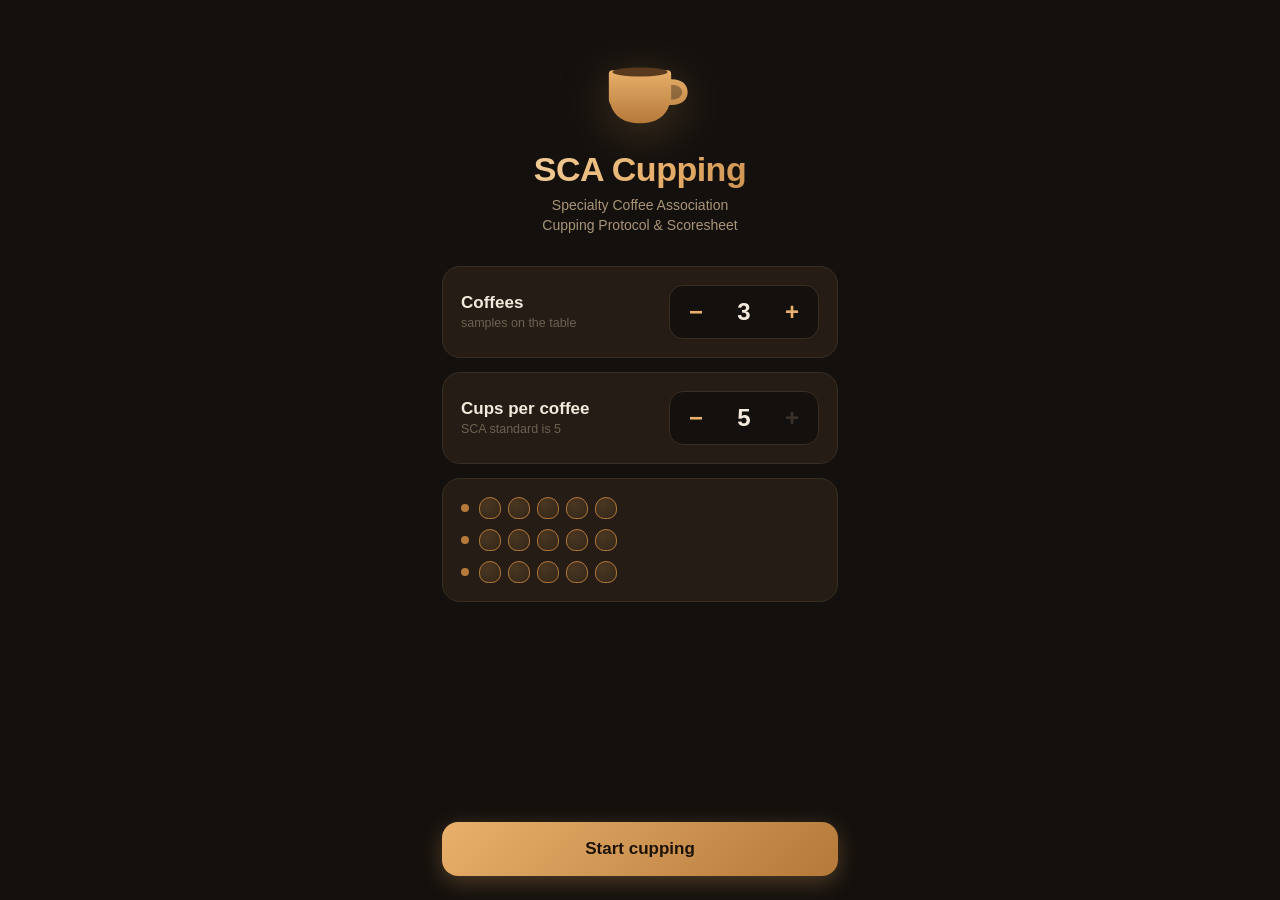
==== index.html @ c9a45eda "Add SCA coffee cupping webapp Mobile-first vanilla JS single-page app implementing the SCA cupping p" ====
<!DOCTYPE html>
<html lang="en">
<head>
  <meta charset="UTF-8">
  <meta name="viewport" content="width=device-width, initial-scale=1.0, maximum-scale=1.0, user-scalable=no, viewport-fit=cover">
  <meta name="apple-mobile-web-app-capable" content="yes">
  <meta name="apple-mobile-web-app-status-bar-style" content="black-translucent">
  <meta name="apple-mobile-web-app-title" content="Cupping">
  <meta name="theme-color" content="#14100d">
  <title>SCA Cupping</title>
  <link rel="icon" href="data:image/svg+xml,%3Csvg xmlns='http://www.w3.org/2000/svg' viewBox='0 0 100 100'%3E%3Ctext y='.9em' font-size='90'%3E%E2%98%95%EF%B8%8F%3C/text%3E%3C/svg%3E">
  <link rel="manifest" href="manifest.webmanifest">
  <link rel="stylesheet" href="styles.css">
</head>
<body>

  <!-- ============ SETUP SCREEN ============ -->
  <section id="screen-setup" class="screen active">
    <div class="setup-inner">
      <header class="setup-hero">
        <div class="hero-cup">
          <svg viewBox="0 0 120 120" class="cup-svg" aria-hidden="true">
            <defs>
              <linearGradient id="cupGrad" x1="0" y1="0" x2="0" y2="1">
                <stop offset="0" stop-color="#e8b06b"/>
                <stop offset="1" stop-color="#b5793a"/>
              </linearGradient>
            </defs>
            <path class="steam steam-1" d="M48 30 C44 22, 52 18, 48 10" fill="none"/>
            <path class="steam steam-2" d="M60 28 C56 20, 64 16, 60 8" fill="none"/>
            <path class="steam steam-3" d="M72 30 C68 22, 76 18, 72 10" fill="none"/>
            <path d="M30 46 h60 a4 4 0 0 1 4 4 v6 c14 0 18 8 18 14 s-4 14-18 14 h-2 c-4 12-14 20-32 20 s-28-8-32-20 a10 10 0 0 1 -2 -6 V50 a4 4 0 0 1 4-4z" fill="url(#cupGrad)"/>
            <path d="M94 62 c9 0 12 5 12 8 s-3 8-12 8 z" fill="#14100d" opacity=".35"/>
            <ellipse cx="60" cy="48" rx="30" ry="5" fill="#5a3a1e"/>
          </svg>
        </div>
        <h1>SCA Cupping</h1>
        <p class="subtitle">Specialty Coffee Association<br>Cupping Protocol &amp; Scoresheet</p>
      </header>

      <div class="setup-cards">
        <div class="setup-card">
          <div class="setup-card-label">
            <span class="setup-card-title">Coffees</span>
            <span class="setup-card-hint">samples on the table</span>
          </div>
          <div class="stepper" id="stepper-coffees">
            <button class="stepper-btn" data-action="dec" aria-label="Fewer coffees">−</button>
            <span class="stepper-value" id="value-coffees">3</span>
            <button class="stepper-btn" data-action="inc" aria-label="More coffees">+</button>
          </div>
        </div>

        <div class="setup-card">
          <div class="setup-card-label">
            <span class="setup-card-title">Cups per coffee</span>
            <span class="setup-card-hint">SCA standard is 5</span>
          </div>
          <div class="stepper" id="stepper-cups">
            <button class="stepper-btn" data-action="dec" aria-label="Fewer cups">−</button>
            <span class="stepper-value" id="value-cups">5</span>
            <button class="stepper-btn" data-action="inc" aria-label="More cups">+</button>
          </div>
        </div>

        <div class="cups-preview" id="cups-preview" aria-hidden="true"></div>
      </div>

      <div class="setup-actions">
        <button id="btn-resume" class="btn btn-ghost hidden">Resume last session</button>
        <button id="btn-start" class="btn btn-primary">Start cupping</button>
      </div>
    </div>
  </section>

  <!-- ============ CUPPING SCREEN ============ -->
  <section id="screen-cupping" class="screen">
    <header class="cupping-header">
      <button id="btn-back-setup" class="icon-btn" aria-label="Back to setup">
        <svg viewBox="0 0 24 24" width="22" height="22"><path d="M15 18l-6-6 6-6" fill="none" stroke="currentColor" stroke-width="2.5" stroke-linecap="round" stroke-linejoin="round"/></svg>
      </button>
      <nav class="coffee-tabs" id="coffee-tabs"></nav>
      <button id="btn-finish" class="finish-btn">Results</button>
    </header>

    <div class="panels" id="panels"></div>

    <footer class="scorebar" id="scorebar">
      <div class="scorebar-info">
        <span class="scorebar-label" id="scorebar-name">Coffee 1</span>
        <span class="scorebar-grade" id="scorebar-grade">Excellent</span>
      </div>
      <div class="scorebar-score">
        <span id="scorebar-value">82.50</span>
        <span class="scorebar-max">/100</span>
      </div>
    </footer>
  </section>

  <!-- ============ RESULTS SCREEN ============ -->
  <section id="screen-results" class="screen">
    <header class="results-header">
      <button id="btn-back-cupping" class="icon-btn" aria-label="Back to cupping">
        <svg viewBox="0 0 24 24" width="22" height="22"><path d="M15 18l-6-6 6-6" fill="none" stroke="currentColor" stroke-width="2.5" stroke-linecap="round" stroke-linejoin="round"/></svg>
      </button>
      <h2>Results</h2>
      <button id="btn-share" class="icon-btn" aria-label="Share results">
        <svg viewBox="0 0 24 24" width="22" height="22"><path d="M12 3v13M7 8l5-5 5 5M5 13v6a2 2 0 0 0 2 2h10a2 2 0 0 0 2-2v-6" fill="none" stroke="currentColor" stroke-width="2" stroke-linecap="round" stroke-linejoin="round"/></svg>
      </button>
    </header>

    <div class="results-scroll">
      <div class="podium" id="podium"></div>
      <div class="radar-card">
        <h3>Sensory profile</h3>
        <div id="radar-wrap"></div>
        <div class="radar-legend" id="radar-legend"></div>
      </div>
      <div class="ranking" id="ranking"></div>
      <button id="btn-new-session" class="btn btn-danger-ghost">Start new session</button>
      <div class="results-footpad"></div>
    </div>
  </section>

  <div id="toast" class="toast" role="status"></div>

  <script src="app.js"></script>
</body>
</html>
---- styles.css ----
/* ============================================================
   SCA Cupping — styles
   Warm, dark, iOS-native feel. Mobile-first (iPhone).
   ============================================================ */

:root {
  --bg: #14100d;
  --bg-raise: #1e1813;
  --bg-card: #241c15;
  --bg-card-2: #2c2219;
  --line: #3a2e22;
  --text: #f3e9dc;
  --text-dim: #a89579;
  --text-faint: #6f6151;
  --accent: #e8b06b;
  --accent-deep: #b5793a;
  --accent-soft: rgba(232, 176, 107, 0.14);
  --green: #8fc98a;
  --red: #e07a5f;
  --radius: 18px;
  --radius-sm: 12px;
  --sat: env(safe-area-inset-top, 0px);
  --sab: env(safe-area-inset-bottom, 0px);
  --shadow: 0 8px 30px rgba(0, 0, 0, 0.35);
  --spring: cubic-bezier(0.32, 1.4, 0.45, 1);
  --ease: cubic-bezier(0.25, 0.8, 0.3, 1);
}

* { margin: 0; padding: 0; box-sizing: border-box; }

html { height: 100%; }

body {
  height: 100dvh;
  overflow: hidden;
  background: var(--bg);
  color: var(--text);
  font-family: -apple-system, BlinkMacSystemFont, "SF Pro Text", "Segoe UI", Roboto, sans-serif;
  -webkit-font-smoothing: antialiased;
  -webkit-tap-highlight-color: transparent;
  -webkit-text-size-adjust: 100%;
  user-select: none;
  -webkit-user-select: none;
  touch-action: manipulation;
}

button { font: inherit; color: inherit; background: none; border: none; cursor: pointer; }
input, textarea { font: inherit; }

/* ---------- screens ---------- */

.screen {
  position: fixed;
  inset: 0;
  display: none;
  flex-direction: column;
  background: var(--bg);
}
.screen.active { display: flex; animation: screenIn 0.35s var(--ease); }

@keyframes screenIn {
  from { opacity: 0; transform: translateY(12px); }
  to   { opacity: 1; transform: none; }
}

.hidden { display: none !important; }

/* ============================================================
   SETUP
   ============================================================ */

#screen-setup { overflow-y: auto; }

.setup-inner {
  width: 100%;
  max-width: 440px;
  margin: 0 auto;
  min-height: 100%;
  display: flex;
  flex-direction: column;
  padding: calc(var(--sat) + 28px) 22px calc(var(--sab) + 24px);
}

.setup-hero { text-align: center; margin-bottom: 30px; }

.hero-cup { width: 110px; margin: 0 auto 8px; }
.cup-svg { width: 100%; filter: drop-shadow(0 10px 24px rgba(232, 176, 107, 0.22)); }

.steam {
  stroke: var(--accent);
  stroke-width: 3.5;
  stroke-linecap: round;
  opacity: 0;
  animation: steam 2.6s ease-in-out infinite;
}
.steam-2 { animation-delay: 0.5s; }
.steam-3 { animation-delay: 1s; }

@keyframes steam {
  0%   { opacity: 0; transform: translateY(6px); }
  35%  { opacity: 0.75; }
  100% { opacity: 0; transform: translateY(-7px); }
}

.setup-hero h1 {
  font-size: 34px;
  font-weight: 800;
  letter-spacing: -0.5px;
  background: linear-gradient(120deg, #f7dfb8, var(--accent) 55%, var(--accent-deep));
  -webkit-background-clip: text;
  background-clip: text;
  -webkit-text-fill-color: transparent;
}

.subtitle { margin-top: 6px; color: var(--text-dim); font-size: 14px; line-height: 1.45; }

.setup-cards { display: flex; flex-direction: column; gap: 14px; }

.setup-card {
  display: flex;
  align-items: center;
  justify-content: space-between;
  gap: 12px;
  background: var(--bg-card);
  border: 1px solid var(--line);
  border-radius: var(--radius);
  padding: 18px;
}

.setup-card-label { display: flex; flex-direction: column; gap: 3px; }
.setup-card-title { font-size: 17px; font-weight: 700; }
.setup-card-hint { font-size: 12.5px; color: var(--text-faint); }

.stepper {
  display: flex;
  align-items: center;
  gap: 4px;
  background: var(--bg);
  border: 1px solid var(--line);
  border-radius: 14px;
  padding: 4px;
}

.stepper-btn {
  width: 44px;
  height: 44px;
  border-radius: 11px;
  font-size: 24px;
  font-weight: 600;
  color: var(--accent);
  display: grid;
  place-items: center;
  transition: background 0.15s, transform 0.15s var(--spring);
}
.stepper-btn:active { background: var(--accent-soft); transform: scale(0.88); }
.stepper-btn:disabled { color: var(--text-faint); opacity: 0.4; }

.stepper-value {
  min-width: 44px;
  text-align: center;
  font-size: 24px;
  font-weight: 800;
  font-variant-numeric: tabular-nums;
}
.stepper-value.bump { animation: bump 0.3s var(--spring); }
@keyframes bump { 50% { transform: scale(1.25); color: var(--accent); } }

/* animated table preview */
.cups-preview {
  display: flex;
  flex-direction: column;
  gap: 10px;
  background: var(--bg-card);
  border: 1px solid var(--line);
  border-radius: var(--radius);
  padding: 18px;
  min-height: 64px;
}

.preview-row { display: flex; align-items: center; gap: 10px; }
.preview-coffee-dot {
  width: 8px; height: 8px; border-radius: 50%;
  background: var(--accent-deep);
  flex: none;
}
.preview-cups { display: flex; gap: 7px; }
.preview-cup {
  width: 22px; height: 22px;
  border-radius: 50% 50% 42% 42%;
  background: radial-gradient(circle at 35% 30%, #4a3721, #33261a);
  border: 1.5px solid var(--accent-deep);
  animation: cupPop 0.4s var(--spring) backwards;
}

@keyframes cupPop { from { transform: scale(0); } }

.setup-actions {
  margin-top: auto;
  padding-top: 26px;
  display: flex;
  flex-direction: column;
  gap: 10px;
}

/* ---------- buttons ---------- */

.btn {
  border-radius: 16px;
  padding: 17px;
  font-size: 17px;
  font-weight: 700;
  text-align: center;
  transition: transform 0.18s var(--spring), filter 0.18s;
}
.btn:active { transform: scale(0.965); filter: brightness(1.12); }

.btn-primary {
  background: linear-gradient(135deg, var(--accent), var(--accent-deep));
  color: #1c1207;
  box-shadow: 0 6px 22px rgba(232, 176, 107, 0.28);
}

.btn-ghost {
  background: var(--bg-card);
  border: 1px solid var(--line);
  color: var(--accent);
}

.btn-danger-ghost {
  background: none;
  border: 1px solid rgba(224, 122, 95, 0.4);
  color: var(--red);
  margin: 10px 18px 0;
}

/* ============================================================
   CUPPING
   ============================================================ */

.cupping-header {
  display: flex;
  align-items: center;
  gap: 8px;
  padding: calc(var(--sat) + 10px) 12px 10px;
  background: rgba(20, 16, 13, 0.86);
  -webkit-backdrop-filter: blur(18px);
  backdrop-filter: blur(18px);
  border-bottom: 1px solid var(--line);
  z-index: 5;
}

.icon-btn {
  width: 40px; height: 40px;
  flex: none;
  border-radius: 12px;
  display: grid;
  place-items: center;
  color: var(--accent);
  transition: background 0.15s, transform 0.15s var(--spring);
}
.icon-btn:active { background: var(--accent-soft); transform: scale(0.88); }

.coffee-tabs {
  flex: 1;
  display: flex;
  gap: 8px;
  overflow-x: auto;
  scrollbar-width: none;
  -webkit-overflow-scrolling: touch;
  padding: 2px;
}
.coffee-tabs::-webkit-scrollbar { display: none; }

.coffee-tab {
  flex: none;
  padding: 9px 15px;
  border-radius: 999px;
  background: var(--bg-card);
  border: 1px solid var(--line);
  font-size: 14px;
  font-weight: 700;
  color: var(--text-dim);
  transition: all 0.25s var(--ease);
  display: flex;
  align-items: center;
  gap: 7px;
}
.coffee-tab .tab-score {
  font-size: 12px;
  font-variant-numeric: tabular-nums;
  color: var(--text-faint);
}
.coffee-tab.active {
  background: var(--accent);
  border-color: var(--accent);
  color: #1c1207;
  transform: scale(1.04);
}
.coffee-tab.active .tab-score { color: rgba(28, 18, 7, 0.65); }

.finish-btn {
  flex: none;
  padding: 9px 14px;
  border-radius: 999px;
  background: var(--accent-soft);
  color: var(--accent);
  font-size: 14px;
  font-weight: 700;
  transition: transform 0.15s var(--spring);
}
.finish-btn:active { transform: scale(0.92); }

/* horizontally swipeable panels */
.panels {
  flex: 1;
  display: flex;
  overflow-x: auto;
  overflow-y: hidden;
  scroll-snap-type: x mandatory;
  scrollbar-width: none;
  -webkit-overflow-scrolling: touch;
}
.panels::-webkit-scrollbar { display: none; }

.panel {
  flex: none;
  width: 100%;
  height: 100%;
  scroll-snap-align: start;
  scroll-snap-stop: always;
  overflow-y: auto;
  -webkit-overflow-scrolling: touch;
  padding: 16px 16px 130px;
  overscroll-behavior-y: contain;
}

/* ---------- coffee name ---------- */

.name-field {
  width: 100%;
  background: var(--bg-card);
  border: 1px solid var(--line);
  border-radius: var(--radius-sm);
  color: var(--text);
  font-size: 17px;
  font-weight: 700;
  padding: 14px 16px;
  margin-bottom: 14px;
  outline: none;
  transition: border-color 0.2s;
  user-select: text;
  -webkit-user-select: text;
}
.name-field::placeholder { color: var(--text-faint); font-weight: 500; }
.name-field:focus { border-color: var(--accent-deep); }

/* ---------- attribute card / slider ---------- */

.attr-card {
  background: var(--bg-card);
  border: 1px solid var(--line);
  border-radius: var(--radius);
  padding: 16px 16px 14px;
  margin-bottom: 12px;
}

.attr-head {
  display: flex;
  align-items: baseline;
  justify-content: space-between;
  margin-bottom: 4px;
}

.attr-title { font-size: 15.5px; font-weight: 700; }
.attr-sub { font-size: 11.5px; color: var(--text-faint); margin-top: 1px; }

.attr-value {
  font-size: 22px;
  font-weight: 800;
  font-variant-numeric: tabular-nums;
  color: var(--accent);
  transition: transform 0.2s var(--spring);
}
.attr-value.pop { animation: bump 0.25s var(--spring); }

/* custom slider */
.slider {
  position: relative;
  height: 48px;
  margin-top: 6px;
  touch-action: none;
}

.slider-track {
  position: absolute;
  left: 0; right: 0;
  top: 50%;
  height: 6px;
  transform: translateY(-50%);
  border-radius: 999px;
  background: var(--bg);
  overflow: hidden;
}

.slider-fill {
  position: absolute;
  left: 0; top: 0; bottom: 0;
  width: 50%;
  border-radius: 999px;
  background: linear-gradient(90deg, var(--accent-deep), var(--accent));
}

.slider-ticks {
  position: absolute;
  left: 0; right: 0;
  top: 50%;
  transform: translateY(-50%);
  height: 6px;
  pointer-events: none;
}
.slider-tick {
  position: absolute;
  top: 50%;
  width: 2px;
  height: 10px;
  transform: translate(-50%, -50%);
  background: var(--line);
  border-radius: 2px;
}

.slider-thumb {
  position: absolute;
  top: 50%;
  width: 30px;
  height: 30px;
  border-radius: 50%;
  transform: translate(-50%, -50%);
  background: radial-gradient(circle at 32% 30%, #ffe9c4, var(--accent) 60%, var(--accent-deep));
  box-shadow: 0 3px 12px rgba(0, 0, 0, 0.5), 0 0 0 5px rgba(232, 176, 107, 0.12);
  transition: box-shadow 0.2s;
}
.slider.dragging .slider-thumb {
  box-shadow: 0 3px 14px rgba(0, 0, 0, 0.55), 0 0 0 10px rgba(232, 176, 107, 0.18);
}

.slider-labels {
  display: flex;
  justify-content: space-between;
  font-size: 11px;
  color: var(--text-faint);
  font-variant-numeric: tabular-nums;
  padding: 0 4px;
}

/* ---------- per-cup attribute (uniformity / clean / sweetness) ---------- */

.cups-row {
  display: flex;
  gap: 10px;
  margin-top: 12px;
}

.cup-check {
  flex: 1;
  aspect-ratio: 1;
  max-width: 60px;
  border-radius: 16px;
  border: 1.5px solid var(--line);
  background: var(--bg);
  display: grid;
  place-items: center;
  position: relative;
  transition: all 0.22s var(--spring);
}
.cup-check svg { width: 24px; height: 24px; }
.cup-check .cup-outline { stroke: var(--text-faint); transition: stroke 0.2s; }
.cup-check.checked {
  background: var(--accent-soft);
  border-color: var(--accent);
  transform: scale(1.02);
}
.cup-check.checked .cup-outline { stroke: var(--accent); }
.cup-check:active { transform: scale(0.9); }

.cup-check .cup-num {
  position: absolute;
  bottom: 4px;
  font-size: 9.5px;
  font-weight: 700;
  color: var(--text-faint);
}
.cup-check.checked .cup-num { color: var(--accent); }

/* ---------- defects ---------- */

.defect-rows { display: flex; flex-direction: column; gap: 12px; margin-top: 12px; }

.defect-row {
  display: flex;
  align-items: center;
  justify-content: space-between;
  gap: 10px;
}

.defect-info { display: flex; flex-direction: column; gap: 2px; }
.defect-name { font-size: 14.5px; font-weight: 700; }
.defect-pts { font-size: 11.5px; color: var(--text-faint); }

.defect-row .stepper { padding: 3px; }
.defect-row .stepper-btn { width: 38px; height: 38px; font-size: 20px; }
.defect-row .stepper-value { min-width: 34px; font-size: 19px; }

.defect-penalty {
  margin-top: 12px;
  text-align: right;
  font-size: 13px;
  font-weight: 700;
  color: var(--red);
  min-height: 16px;
}

/* ---------- notes ---------- */

.notes-field {
  width: 100%;
  min-height: 84px;
  resize: none;
  background: var(--bg-card);
  border: 1px solid var(--line);
  border-radius: var(--radius);
  color: var(--text);
  padding: 14px 16px;
  font-size: 15px;
  line-height: 1.45;
  outline: none;
  transition: border-color 0.2s;
  user-select: text;
  -webkit-user-select: text;
}
.notes-field:focus { border-color: var(--accent-deep); }
.notes-field::placeholder { color: var(--text-faint); }

.section-gap { height: 4px; }

/* ---------- score bar ---------- */

.scorebar {
  position: fixed;
  left: 12px; right: 12px;
  bottom: calc(var(--sab) + 12px);
  display: flex;
  align-items: center;
  justify-content: space-between;
  padding: 14px 20px;
  border-radius: 20px;
  background: rgba(36, 28, 21, 0.82);
  -webkit-backdrop-filter: blur(20px);
  backdrop-filter: blur(20px);
  border: 1px solid var(--line);
  box-shadow: var(--shadow);
  z-index: 6;
  display: none;
}
#screen-cupping.active ~ * .scorebar,
.scorebar.visible { display: flex; }

.scorebar-info { display: flex; flex-direction: column; gap: 2px; }
.scorebar-label { font-size: 13px; font-weight: 700; color: var(--text-dim); }
.scorebar-grade { font-size: 12px; font-weight: 600; color: var(--accent); }

.scorebar-score {
  font-size: 30px;
  font-weight: 800;
  font-variant-numeric: tabular-nums;
  display: flex;
  align-items: baseline;
  gap: 3px;
}
.scorebar-score.pulse { animation: bump 0.3s var(--spring); }
.scorebar-max { font-size: 13px; font-weight: 600; color: var(--text-faint); }

/* ============================================================
   RESULTS
   ============================================================ */

.results-header {
  display: flex;
  align-items: center;
  justify-content: space-between;
  padding: calc(var(--sat) + 10px) 12px 10px;
  border-bottom: 1px solid var(--line);
}
.results-header h2 { font-size: 18px; font-weight: 800; }

.results-scroll {
  flex: 1;
  overflow-y: auto;
  -webkit-overflow-scrolling: touch;
  padding: 18px 16px 0;
}

.results-footpad { height: calc(var(--sab) + 28px); }

/* podium (winner highlight) */
.podium {
  text-align: center;
  padding: 18px 16px 22px;
  border-radius: var(--radius);
  background:
    radial-gradient(120% 100% at 50% 0%, rgba(232, 176, 107, 0.16), transparent 60%),
    var(--bg-card);
  border: 1px solid var(--line);
  margin-bottom: 14px;
  animation: screenIn 0.5s var(--ease);
}
.podium-crown { font-size: 30px; }
.podium-name { font-size: 21px; font-weight: 800; margin-top: 4px; }
.podium-score {
  font-size: 46px;
  font-weight: 800;
  font-variant-numeric: tabular-nums;
  background: linear-gradient(120deg, #f7dfb8, var(--accent));
  -webkit-background-clip: text;
  background-clip: text;
  -webkit-text-fill-color: transparent;
  line-height: 1.15;
}
.podium-grade { font-size: 13.5px; font-weight: 700; color: var(--text-dim); }

/* radar */
.radar-card {
  background: var(--bg-card);
  border: 1px solid var(--line);
  border-radius: var(--radius);
  padding: 16px;
  margin-bottom: 14px;
}
.radar-card h3 { font-size: 15px; font-weight: 800; margin-bottom: 6px; }
#radar-wrap svg { width: 100%; height: auto; display: block; }

.radar-axis-label { font-size: 8.5px; fill: var(--text-dim); font-weight: 600; }
.radar-grid { stroke: var(--line); fill: none; }

.radar-legend {
  display: flex;
  flex-wrap: wrap;
  gap: 8px 14px;
  justify-content: center;
  margin-top: 8px;
}
.legend-item {
  display: flex;
  align-items: center;
  gap: 6px;
  font-size: 12.5px;
  font-weight: 600;
  color: var(--text-dim);
  transition: opacity 0.2s;
}
.legend-item.muted { opacity: 0.3; }
.legend-dot { width: 10px; height: 10px; border-radius: 50%; }

/* ranking list */
.ranking { display: flex; flex-direction: column; gap: 10px; }

.rank-card {
  background: var(--bg-card);
  border: 1px solid var(--line);
  border-radius: var(--radius);
  padding: 14px 16px;
  animation: screenIn 0.4s var(--ease) backwards;
}

.rank-top {
  display: flex;
  align-items: center;
  gap: 12px;
}

.rank-medal {
  width: 34px; height: 34px;
  flex: none;
  border-radius: 50%;
  display: grid;
  place-items: center;
  font-size: 14px;
  font-weight: 800;
  background: var(--bg);
  color: var(--text-dim);
  border: 1px solid var(--line);
}
.rank-medal.m1 { background: linear-gradient(135deg, #f7dfb8, var(--accent)); color: #1c1207; border: none; }
.rank-medal.m2 { background: linear-gradient(135deg, #d8d8d8, #9aa0a6); color: #17191c; border: none; }
.rank-medal.m3 { background: linear-gradient(135deg, #dda06c, #a05f33); color: #1c1207; border: none; }

.rank-info { flex: 1; min-width: 0; }
.rank-name { font-size: 15.5px; font-weight: 700; white-space: nowrap; overflow: hidden; text-overflow: ellipsis; }
.rank-grade { font-size: 12px; color: var(--text-faint); font-weight: 600; }

.rank-score { font-size: 22px; font-weight: 800; font-variant-numeric: tabular-nums; color: var(--accent); }

.rank-bar {
  margin-top: 10px;
  height: 5px;
  border-radius: 999px;
  background: var(--bg);
  overflow: hidden;
}
.rank-bar-fill {
  height: 100%;
  border-radius: 999px;
  background: linear-gradient(90deg, var(--accent-deep), var(--accent));
  width: 0;
  transition: width 0.9s var(--ease) 0.2s;
}

.rank-notes {
  margin-top: 9px;
  font-size: 13px;
  color: var(--text-dim);
  line-height: 1.4;
}

/* toast */
.toast {
  position: fixed;
  left: 50%;
  bottom: calc(var(--sab) + 30px);
  transform: translate(-50%, 20px);
  background: var(--accent);
  color: #1c1207;
  font-size: 14px;
  font-weight: 700;
  padding: 12px 22px;
  border-radius: 999px;
  opacity: 0;
  pointer-events: none;
  transition: all 0.3s var(--spring);
  z-index: 50;
  box-shadow: var(--shadow);
}
.toast.show { opacity: 1; transform: translate(-50%, 0); }
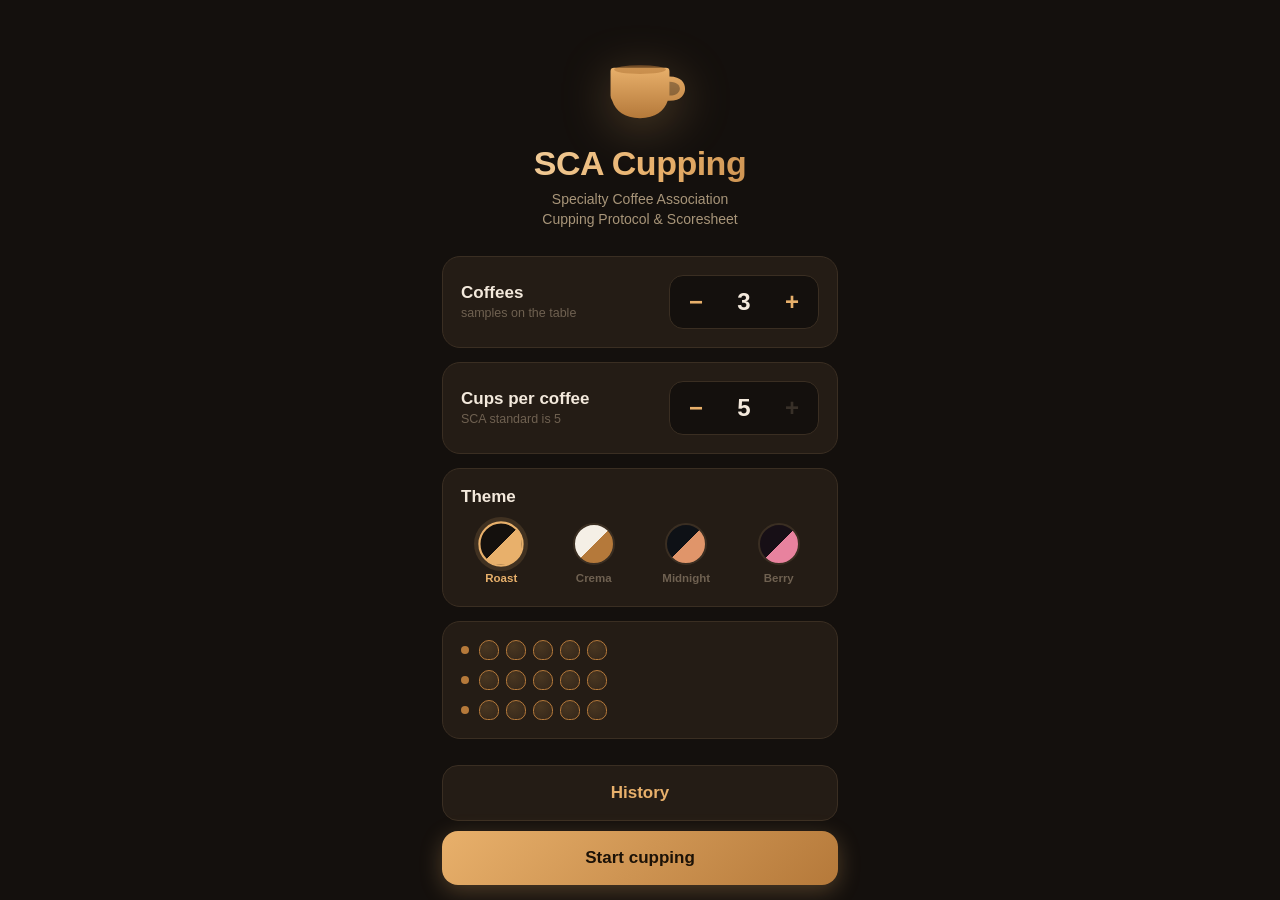
==== commit 5efc00f7: "Add themes, coffee details, and cupping history - Raise coffee limit from 8 to 10 samples per sessio" ====
--- a/index.html
+++ b/index.html
@@ -22,16 +22,16 @@
           <svg viewBox="0 0 120 120" class="cup-svg" aria-hidden="true">
             <defs>
               <linearGradient id="cupGrad" x1="0" y1="0" x2="0" y2="1">
-                <stop offset="0" stop-color="#e8b06b"/>
-                <stop offset="1" stop-color="#b5793a"/>
+                <stop offset="0" stop-color="var(--accent)"/>
+                <stop offset="1" stop-color="var(--accent-deep)"/>
               </linearGradient>
             </defs>
             <path class="steam steam-1" d="M48 30 C44 22, 52 18, 48 10" fill="none"/>
             <path class="steam steam-2" d="M60 28 C56 20, 64 16, 60 8" fill="none"/>
             <path class="steam steam-3" d="M72 30 C68 22, 76 18, 72 10" fill="none"/>
             <path d="M30 46 h60 a4 4 0 0 1 4 4 v6 c14 0 18 8 18 14 s-4 14-18 14 h-2 c-4 12-14 20-32 20 s-28-8-32-20 a10 10 0 0 1 -2 -6 V50 a4 4 0 0 1 4-4z" fill="url(#cupGrad)"/>
-            <path d="M94 62 c9 0 12 5 12 8 s-3 8-12 8 z" fill="#14100d" opacity=".35"/>
-            <ellipse cx="60" cy="48" rx="30" ry="5" fill="#5a3a1e"/>
+            <path d="M94 62 c9 0 12 5 12 8 s-3 8-12 8 z" fill="var(--bg)" opacity=".35"/>
+            <ellipse cx="60" cy="48" rx="30" ry="5" fill="var(--accent-deep)" opacity=".55"/>
           </svg>
         </div>
         <h1>SCA Cupping</h1>
@@ -63,10 +63,18 @@
           </div>
         </div>
 
+        <div class="setup-card setup-card-column">
+          <div class="setup-card-label">
+            <span class="setup-card-title">Theme</span>
+          </div>
+          <div class="theme-row" id="theme-row"></div>
+        </div>
+
         <div class="cups-preview" id="cups-preview" aria-hidden="true"></div>
       </div>
 
       <div class="setup-actions">
+        <button id="btn-history" class="btn btn-ghost">History</button>
         <button id="btn-resume" class="btn btn-ghost hidden">Resume last session</button>
         <button id="btn-start" class="btn btn-primary">Start cupping</button>
       </div>
@@ -122,6 +130,63 @@
     </div>
   </section>
 
+  <!-- ============ HISTORY SCREEN ============ -->
+  <section id="screen-history" class="screen">
+    <header class="results-header">
+      <button id="btn-back-history" class="icon-btn" aria-label="Back to setup">
+        <svg viewBox="0 0 24 24" width="22" height="22"><path d="M15 18l-6-6 6-6" fill="none" stroke="currentColor" stroke-width="2.5" stroke-linecap="round" stroke-linejoin="round"/></svg>
+      </button>
+      <h2>History</h2>
+      <span class="icon-btn" aria-hidden="true"></span>
+    </header>
+
+    <div class="results-scroll" id="history-scroll">
+      <div class="history-empty hidden" id="history-empty">
+        <div class="history-empty-icon">☕️</div>
+        <p>No cuppings yet.<br>Finish a session and it will be archived here automatically.</p>
+      </div>
+
+      <div id="history-content">
+        <div class="stats-row" id="stats-row"></div>
+
+        <div class="hist-section">
+          <h3 class="hist-title">Average score by</h3>
+          <div class="seg" id="dim-seg"></div>
+          <div class="group-list" id="group-list"></div>
+        </div>
+
+        <div class="hist-section">
+          <h3 class="hist-title">Recent coffees</h3>
+          <div class="hist-list" id="hist-list"></div>
+        </div>
+
+        <button id="btn-clear-history" class="btn btn-danger-ghost">Clear history</button>
+      </div>
+      <div class="results-footpad"></div>
+    </div>
+  </section>
+
+  <datalist id="process-list">
+    <option value="Washed"></option>
+    <option value="Natural"></option>
+    <option value="Honey"></option>
+    <option value="Anaerobic"></option>
+    <option value="Carbonic Maceration"></option>
+    <option value="Wet-Hulled"></option>
+  </datalist>
+  <datalist id="variety-list">
+    <option value="Typica"></option>
+    <option value="Bourbon"></option>
+    <option value="Caturra"></option>
+    <option value="Catuaí"></option>
+    <option value="Geisha"></option>
+    <option value="SL28"></option>
+    <option value="SL34"></option>
+    <option value="Pacamara"></option>
+    <option value="Castillo"></option>
+    <option value="Heirloom"></option>
+  </datalist>
+
   <div id="toast" class="toast" role="status"></div>
 
   <script src="app.js"></script>
--- a/styles.css
+++ b/styles.css
@@ -1,6 +1,7 @@
 /* ============================================================
    SCA Cupping — styles
    Warm, dark, iOS-native feel. Mobile-first (iPhone).
+   Themeable via data-theme on <html>.
    ============================================================ */
 
 :root {
@@ -15,15 +16,97 @@
   --accent: #e8b06b;
   --accent-deep: #b5793a;
   --accent-soft: rgba(232, 176, 107, 0.14);
+  --on-accent: #1c1207;
+  --hi: #f7dfb8;
+  --glass-h: rgba(20, 16, 13, 0.86);
+  --glass: rgba(36, 28, 21, 0.82);
+  --cup-a: #4a3721;
+  --cup-b: #33261a;
   --green: #8fc98a;
   --red: #e07a5f;
+  --shadow: 0 8px 30px rgba(0, 0, 0, 0.35);
+  --glow: rgba(232, 176, 107, 0.28);
   --radius: 18px;
   --radius-sm: 12px;
   --sat: env(safe-area-inset-top, 0px);
   --sab: env(safe-area-inset-bottom, 0px);
-  --shadow: 0 8px 30px rgba(0, 0, 0, 0.35);
   --spring: cubic-bezier(0.32, 1.4, 0.45, 1);
   --ease: cubic-bezier(0.25, 0.8, 0.3, 1);
+}
+
+/* ---- Crema: light, café con leche ---- */
+:root[data-theme="crema"] {
+  --bg: #f5efe6;
+  --bg-raise: #efe7da;
+  --bg-card: #fffdf8;
+  --bg-card-2: #f7f0e4;
+  --line: #e4d8c4;
+  --text: #2b2117;
+  --text-dim: #7a6a55;
+  --text-faint: #ab9a81;
+  --accent: #b5793a;
+  --accent-deep: #8a5526;
+  --accent-soft: rgba(181, 121, 58, 0.13);
+  --on-accent: #fff8ec;
+  --hi: #e8b06b;
+  --glass-h: rgba(245, 239, 230, 0.86);
+  --glass: rgba(255, 253, 248, 0.85);
+  --cup-a: #e9ddc9;
+  --cup-b: #dccbae;
+  --green: #5f9e58;
+  --red: #c25438;
+  --shadow: 0 8px 30px rgba(95, 65, 25, 0.13);
+  --glow: rgba(181, 121, 58, 0.3);
+}
+
+/* ---- Midnight: cool slate + copper ---- */
+:root[data-theme="midnight"] {
+  --bg: #0e1116;
+  --bg-raise: #141922;
+  --bg-card: #161c26;
+  --bg-card-2: #1c2430;
+  --line: #26303e;
+  --text: #e8edf4;
+  --text-dim: #8fa0b5;
+  --text-faint: #5b697c;
+  --accent: #e0956a;
+  --accent-deep: #a45f38;
+  --accent-soft: rgba(224, 149, 106, 0.14);
+  --on-accent: #160e08;
+  --hi: #ffd9b8;
+  --glass-h: rgba(14, 17, 22, 0.86);
+  --glass: rgba(22, 28, 38, 0.82);
+  --cup-a: #26303e;
+  --cup-b: #1a222c;
+  --green: #85c98f;
+  --red: #e07a6a;
+  --shadow: 0 8px 30px rgba(0, 0, 0, 0.45);
+  --glow: rgba(224, 149, 106, 0.26);
+}
+
+/* ---- Berry: natural-process plum + hibiscus ---- */
+:root[data-theme="berry"] {
+  --bg: #170f16;
+  --bg-raise: #1f1420;
+  --bg-card: #231624;
+  --bg-card-2: #2c1c2c;
+  --line: #3c2a3b;
+  --text: #f6e9f2;
+  --text-dim: #b394a8;
+  --text-faint: #7a6173;
+  --accent: #e8829e;
+  --accent-deep: #b04f72;
+  --accent-soft: rgba(232, 130, 158, 0.14);
+  --on-accent: #230a13;
+  --hi: #ffd3e0;
+  --glass-h: rgba(23, 15, 22, 0.86);
+  --glass: rgba(35, 22, 36, 0.82);
+  --cup-a: #45304a;
+  --cup-b: #2e1f30;
+  --green: #93cb9a;
+  --red: #e07a5f;
+  --shadow: 0 8px 30px rgba(0, 0, 0, 0.4);
+  --glow: rgba(232, 130, 158, 0.26);
 }
 
 * { margin: 0; padding: 0; box-sizing: border-box; }
@@ -42,10 +125,11 @@
   user-select: none;
   -webkit-user-select: none;
   touch-action: manipulation;
+  transition: background 0.35s;
 }
 
 button { font: inherit; color: inherit; background: none; border: none; cursor: pointer; }
-input, textarea { font: inherit; }
+input, textarea, select { font: inherit; }
 
 /* ---------- screens ---------- */
 
@@ -65,6 +149,10 @@
 
 .hidden { display: none !important; }
 
+@media (prefers-reduced-motion: reduce) {
+  *, *::before, *::after { animation-duration: 0.01ms !important; transition-duration: 0.01ms !important; }
+}
+
 /* ============================================================
    SETUP
    ============================================================ */
@@ -81,10 +169,10 @@
   padding: calc(var(--sat) + 28px) 22px calc(var(--sab) + 24px);
 }
 
-.setup-hero { text-align: center; margin-bottom: 30px; }
-
-.hero-cup { width: 110px; margin: 0 auto 8px; }
-.cup-svg { width: 100%; filter: drop-shadow(0 10px 24px rgba(232, 176, 107, 0.22)); }
+.setup-hero { text-align: center; margin-bottom: 26px; }
+
+.hero-cup { width: 104px; margin: 0 auto 8px; }
+.cup-svg { width: 100%; filter: drop-shadow(0 10px 24px var(--glow)); }
 
 .steam {
   stroke: var(--accent);
@@ -106,7 +194,7 @@
   font-size: 34px;
   font-weight: 800;
   letter-spacing: -0.5px;
-  background: linear-gradient(120deg, #f7dfb8, var(--accent) 55%, var(--accent-deep));
+  background: linear-gradient(120deg, var(--hi), var(--accent) 55%, var(--accent-deep));
   -webkit-background-clip: text;
   background-clip: text;
   -webkit-text-fill-color: transparent;
@@ -126,6 +214,8 @@
   border-radius: var(--radius);
   padding: 18px;
 }
+
+.setup-card-column { flex-direction: column; align-items: stretch; gap: 12px; }
 
 .setup-card-label { display: flex; flex-direction: column; gap: 3px; }
 .setup-card-title { font-size: 17px; font-weight: 700; }
@@ -165,6 +255,38 @@
 .stepper-value.bump { animation: bump 0.3s var(--spring); }
 @keyframes bump { 50% { transform: scale(1.25); color: var(--accent); } }
 
+/* ---------- theme picker ---------- */
+
+.theme-row { display: flex; gap: 12px; }
+
+.theme-swatch {
+  flex: 1;
+  display: flex;
+  flex-direction: column;
+  align-items: center;
+  gap: 7px;
+  padding: 4px 0;
+  border-radius: var(--radius-sm);
+  transition: transform 0.18s var(--spring);
+}
+.theme-swatch:active { transform: scale(0.92); }
+
+.theme-swatch-dot {
+  width: 42px;
+  height: 42px;
+  border-radius: 50%;
+  border: 2px solid var(--line);
+  transition: border-color 0.2s, box-shadow 0.2s, transform 0.25s var(--spring);
+}
+.theme-swatch.selected .theme-swatch-dot {
+  border-color: var(--accent);
+  box-shadow: 0 0 0 4px var(--accent-soft);
+  transform: scale(1.08);
+}
+
+.theme-swatch-name { font-size: 11.5px; font-weight: 700; color: var(--text-faint); }
+.theme-swatch.selected .theme-swatch-name { color: var(--accent); }
+
 /* animated table preview */
 .cups-preview {
   display: flex;
@@ -185,9 +307,9 @@
 }
 .preview-cups { display: flex; gap: 7px; }
 .preview-cup {
-  width: 22px; height: 22px;
+  width: 20px; height: 20px;
   border-radius: 50% 50% 42% 42%;
-  background: radial-gradient(circle at 35% 30%, #4a3721, #33261a);
+  background: radial-gradient(circle at 35% 30%, var(--cup-a), var(--cup-b));
   border: 1.5px solid var(--accent-deep);
   animation: cupPop 0.4s var(--spring) backwards;
 }
@@ -212,12 +334,12 @@
   text-align: center;
   transition: transform 0.18s var(--spring), filter 0.18s;
 }
-.btn:active { transform: scale(0.965); filter: brightness(1.12); }
+.btn:active { transform: scale(0.965); filter: brightness(1.08); }
 
 .btn-primary {
   background: linear-gradient(135deg, var(--accent), var(--accent-deep));
-  color: #1c1207;
-  box-shadow: 0 6px 22px rgba(232, 176, 107, 0.28);
+  color: var(--on-accent);
+  box-shadow: 0 6px 22px var(--glow);
 }
 
 .btn-ghost {
@@ -228,9 +350,10 @@
 
 .btn-danger-ghost {
   background: none;
-  border: 1px solid rgba(224, 122, 95, 0.4);
+  border: 1px solid var(--red);
   color: var(--red);
   margin: 10px 18px 0;
+  opacity: 0.85;
 }
 
 /* ============================================================
@@ -242,7 +365,7 @@
   align-items: center;
   gap: 8px;
   padding: calc(var(--sat) + 10px) 12px 10px;
-  background: rgba(20, 16, 13, 0.86);
+  background: var(--glass-h);
   -webkit-backdrop-filter: blur(18px);
   backdrop-filter: blur(18px);
   border-bottom: 1px solid var(--line);
@@ -293,10 +416,10 @@
 .coffee-tab.active {
   background: var(--accent);
   border-color: var(--accent);
-  color: #1c1207;
+  color: var(--on-accent);
   transform: scale(1.04);
 }
-.coffee-tab.active .tab-score { color: rgba(28, 18, 7, 0.65); }
+.coffee-tab.active .tab-score { color: var(--on-accent); opacity: 0.65; }
 
 .finish-btn {
   flex: none;
@@ -345,7 +468,7 @@
   font-size: 17px;
   font-weight: 700;
   padding: 14px 16px;
-  margin-bottom: 14px;
+  margin-bottom: 12px;
   outline: none;
   transition: border-color 0.2s;
   user-select: text;
@@ -353,6 +476,84 @@
 }
 .name-field::placeholder { color: var(--text-faint); font-weight: 500; }
 .name-field:focus { border-color: var(--accent-deep); }
+
+/* ---------- coffee details (variety, farm, …) ---------- */
+
+.details-card {
+  background: var(--bg-card);
+  border: 1px solid var(--line);
+  border-radius: var(--radius);
+  margin-bottom: 12px;
+  overflow: hidden;
+}
+
+.details-toggle {
+  width: 100%;
+  display: flex;
+  align-items: center;
+  justify-content: space-between;
+  gap: 10px;
+  padding: 15px 16px;
+  text-align: left;
+}
+.details-toggle-label { font-size: 15.5px; font-weight: 700; }
+.details-summary {
+  flex: 1;
+  font-size: 12px;
+  color: var(--text-faint);
+  text-align: right;
+  white-space: nowrap;
+  overflow: hidden;
+  text-overflow: ellipsis;
+}
+.details-chevron {
+  flex: none;
+  color: var(--accent);
+  transition: transform 0.3s var(--spring);
+}
+.details-card.open .details-chevron { transform: rotate(180deg); }
+
+.details-collapse {
+  display: grid;
+  grid-template-rows: 0fr;
+  transition: grid-template-rows 0.3s var(--ease);
+}
+.details-card.open .details-collapse { grid-template-rows: 1fr; }
+.details-collapse-inner { overflow: hidden; min-height: 0; }
+
+.details-grid {
+  display: grid;
+  grid-template-columns: 1fr 1fr;
+  gap: 10px;
+  padding: 2px 16px 16px;
+}
+
+.detail-cell { display: flex; flex-direction: column; gap: 5px; }
+.detail-cell.wide { grid-column: 1 / -1; }
+
+.detail-label {
+  font-size: 10.5px;
+  font-weight: 700;
+  letter-spacing: 0.06em;
+  text-transform: uppercase;
+  color: var(--text-faint);
+}
+
+.detail-field {
+  width: 100%;
+  background: var(--bg);
+  border: 1px solid var(--line);
+  border-radius: 10px;
+  color: var(--text);
+  font-size: 14.5px;
+  padding: 10px 12px;
+  outline: none;
+  transition: border-color 0.2s;
+  user-select: text;
+  -webkit-user-select: text;
+}
+.detail-field::placeholder { color: var(--text-faint); }
+.detail-field:focus { border-color: var(--accent-deep); }
 
 /* ---------- attribute card / slider ---------- */
 
@@ -435,12 +636,12 @@
   height: 30px;
   border-radius: 50%;
   transform: translate(-50%, -50%);
-  background: radial-gradient(circle at 32% 30%, #ffe9c4, var(--accent) 60%, var(--accent-deep));
-  box-shadow: 0 3px 12px rgba(0, 0, 0, 0.5), 0 0 0 5px rgba(232, 176, 107, 0.12);
+  background: radial-gradient(circle at 32% 30%, var(--hi), var(--accent) 60%, var(--accent-deep));
+  box-shadow: 0 3px 12px rgba(0, 0, 0, 0.35), 0 0 0 5px var(--accent-soft);
   transition: box-shadow 0.2s;
 }
 .slider.dragging .slider-thumb {
-  box-shadow: 0 3px 14px rgba(0, 0, 0, 0.55), 0 0 0 10px rgba(232, 176, 107, 0.18);
+  box-shadow: 0 3px 14px rgba(0, 0, 0, 0.4), 0 0 0 10px var(--accent-soft);
 }
 
 .slider-labels {
@@ -540,20 +741,17 @@
 .notes-field:focus { border-color: var(--accent-deep); }
 .notes-field::placeholder { color: var(--text-faint); }
 
-.section-gap { height: 4px; }
-
 /* ---------- score bar ---------- */
 
 .scorebar {
   position: fixed;
   left: 12px; right: 12px;
   bottom: calc(var(--sab) + 12px);
-  display: flex;
   align-items: center;
   justify-content: space-between;
   padding: 14px 20px;
   border-radius: 20px;
-  background: rgba(36, 28, 21, 0.82);
+  background: var(--glass);
   -webkit-backdrop-filter: blur(20px);
   backdrop-filter: blur(20px);
   border: 1px solid var(--line);
@@ -561,7 +759,6 @@
   z-index: 6;
   display: none;
 }
-#screen-cupping.active ~ * .scorebar,
 .scorebar.visible { display: flex; }
 
 .scorebar-info { display: flex; flex-direction: column; gap: 2px; }
@@ -607,7 +804,7 @@
   padding: 18px 16px 22px;
   border-radius: var(--radius);
   background:
-    radial-gradient(120% 100% at 50% 0%, rgba(232, 176, 107, 0.16), transparent 60%),
+    radial-gradient(120% 100% at 50% 0%, var(--accent-soft), transparent 60%),
     var(--bg-card);
   border: 1px solid var(--line);
   margin-bottom: 14px;
@@ -619,13 +816,14 @@
   font-size: 46px;
   font-weight: 800;
   font-variant-numeric: tabular-nums;
-  background: linear-gradient(120deg, #f7dfb8, var(--accent));
+  background: linear-gradient(120deg, var(--hi), var(--accent));
   -webkit-background-clip: text;
   background-clip: text;
   -webkit-text-fill-color: transparent;
   line-height: 1.15;
 }
 .podium-grade { font-size: 13.5px; font-weight: 700; color: var(--text-dim); }
+.podium-meta { font-size: 12.5px; color: var(--text-faint); margin-top: 3px; }
 
 /* radar */
 .radar-card {
@@ -689,7 +887,7 @@
   color: var(--text-dim);
   border: 1px solid var(--line);
 }
-.rank-medal.m1 { background: linear-gradient(135deg, #f7dfb8, var(--accent)); color: #1c1207; border: none; }
+.rank-medal.m1 { background: linear-gradient(135deg, var(--hi), var(--accent)); color: var(--on-accent); border: none; }
 .rank-medal.m2 { background: linear-gradient(135deg, #d8d8d8, #9aa0a6); color: #17191c; border: none; }
 .rank-medal.m3 { background: linear-gradient(135deg, #dda06c, #a05f33); color: #1c1207; border: none; }
 
@@ -714,12 +912,151 @@
   transition: width 0.9s var(--ease) 0.2s;
 }
 
+.rank-meta {
+  margin-top: 8px;
+  font-size: 12px;
+  color: var(--text-faint);
+  font-weight: 600;
+}
+
 .rank-notes {
-  margin-top: 9px;
+  margin-top: 7px;
   font-size: 13px;
   color: var(--text-dim);
   line-height: 1.4;
 }
+
+/* ============================================================
+   HISTORY
+   ============================================================ */
+
+.history-empty {
+  text-align: center;
+  padding: 70px 30px;
+  color: var(--text-dim);
+  font-size: 15px;
+  line-height: 1.5;
+}
+.history-empty-icon { font-size: 44px; margin-bottom: 12px; }
+
+.stats-row {
+  display: grid;
+  grid-template-columns: repeat(3, 1fr);
+  gap: 10px;
+  margin-bottom: 18px;
+}
+
+.stat-tile {
+  background: var(--bg-card);
+  border: 1px solid var(--line);
+  border-radius: var(--radius);
+  padding: 14px 10px;
+  text-align: center;
+}
+.stat-value {
+  font-size: 24px;
+  font-weight: 800;
+  font-variant-numeric: tabular-nums;
+  color: var(--accent);
+  line-height: 1.2;
+}
+.stat-label {
+  font-size: 10.5px;
+  font-weight: 700;
+  letter-spacing: 0.06em;
+  text-transform: uppercase;
+  color: var(--text-faint);
+  margin-top: 4px;
+}
+
+.hist-section { margin-bottom: 20px; }
+.hist-title { font-size: 15px; font-weight: 800; margin-bottom: 10px; }
+
+.seg {
+  display: flex;
+  gap: 4px;
+  background: var(--bg-card);
+  border: 1px solid var(--line);
+  border-radius: 13px;
+  padding: 4px;
+  overflow-x: auto;
+  scrollbar-width: none;
+  margin-bottom: 12px;
+}
+.seg::-webkit-scrollbar { display: none; }
+
+.seg-btn {
+  flex: 1 0 auto;
+  padding: 9px 14px;
+  border-radius: 9px;
+  font-size: 13px;
+  font-weight: 700;
+  color: var(--text-dim);
+  white-space: nowrap;
+  transition: all 0.2s var(--ease);
+}
+.seg-btn.active { background: var(--accent); color: var(--on-accent); }
+
+.group-list { display: flex; flex-direction: column; gap: 8px; }
+
+.group-row {
+  background: var(--bg-card);
+  border: 1px solid var(--line);
+  border-radius: var(--radius-sm);
+  padding: 12px 14px;
+  animation: screenIn 0.3s var(--ease) backwards;
+}
+.group-row-top {
+  display: flex;
+  align-items: baseline;
+  justify-content: space-between;
+  gap: 10px;
+}
+.group-name { font-size: 14.5px; font-weight: 700; white-space: nowrap; overflow: hidden; text-overflow: ellipsis; }
+.group-count { font-size: 11.5px; color: var(--text-faint); font-weight: 600; flex: none; }
+.group-avg { font-size: 17px; font-weight: 800; font-variant-numeric: tabular-nums; color: var(--accent); flex: none; }
+.group-bar {
+  margin-top: 8px;
+  height: 4px;
+  border-radius: 999px;
+  background: var(--bg);
+  overflow: hidden;
+}
+.group-bar-fill {
+  height: 100%;
+  border-radius: 999px;
+  background: linear-gradient(90deg, var(--accent-deep), var(--accent));
+  transition: width 0.7s var(--ease) 0.1s;
+  width: 0;
+}
+
+.group-empty {
+  text-align: center;
+  padding: 22px;
+  font-size: 13.5px;
+  color: var(--text-faint);
+  background: var(--bg-card);
+  border: 1px dashed var(--line);
+  border-radius: var(--radius-sm);
+}
+
+.hist-list { display: flex; flex-direction: column; gap: 8px; }
+
+.hist-item {
+  display: flex;
+  align-items: center;
+  gap: 12px;
+  background: var(--bg-card);
+  border: 1px solid var(--line);
+  border-radius: var(--radius-sm);
+  padding: 12px 14px;
+}
+.hist-item-info { flex: 1; min-width: 0; }
+.hist-item-name { font-size: 14.5px; font-weight: 700; white-space: nowrap; overflow: hidden; text-overflow: ellipsis; }
+.hist-item-meta { font-size: 11.5px; color: var(--text-faint); margin-top: 2px; white-space: nowrap; overflow: hidden; text-overflow: ellipsis; }
+.hist-item-right { text-align: right; flex: none; }
+.hist-item-score { font-size: 17px; font-weight: 800; font-variant-numeric: tabular-nums; color: var(--accent); }
+.hist-item-date { font-size: 10.5px; color: var(--text-faint); margin-top: 1px; }
 
 /* toast */
 .toast {
@@ -728,7 +1065,7 @@
   bottom: calc(var(--sab) + 30px);
   transform: translate(-50%, 20px);
   background: var(--accent);
-  color: #1c1207;
+  color: var(--on-accent);
   font-size: 14px;
   font-weight: 700;
   padding: 12px 22px;
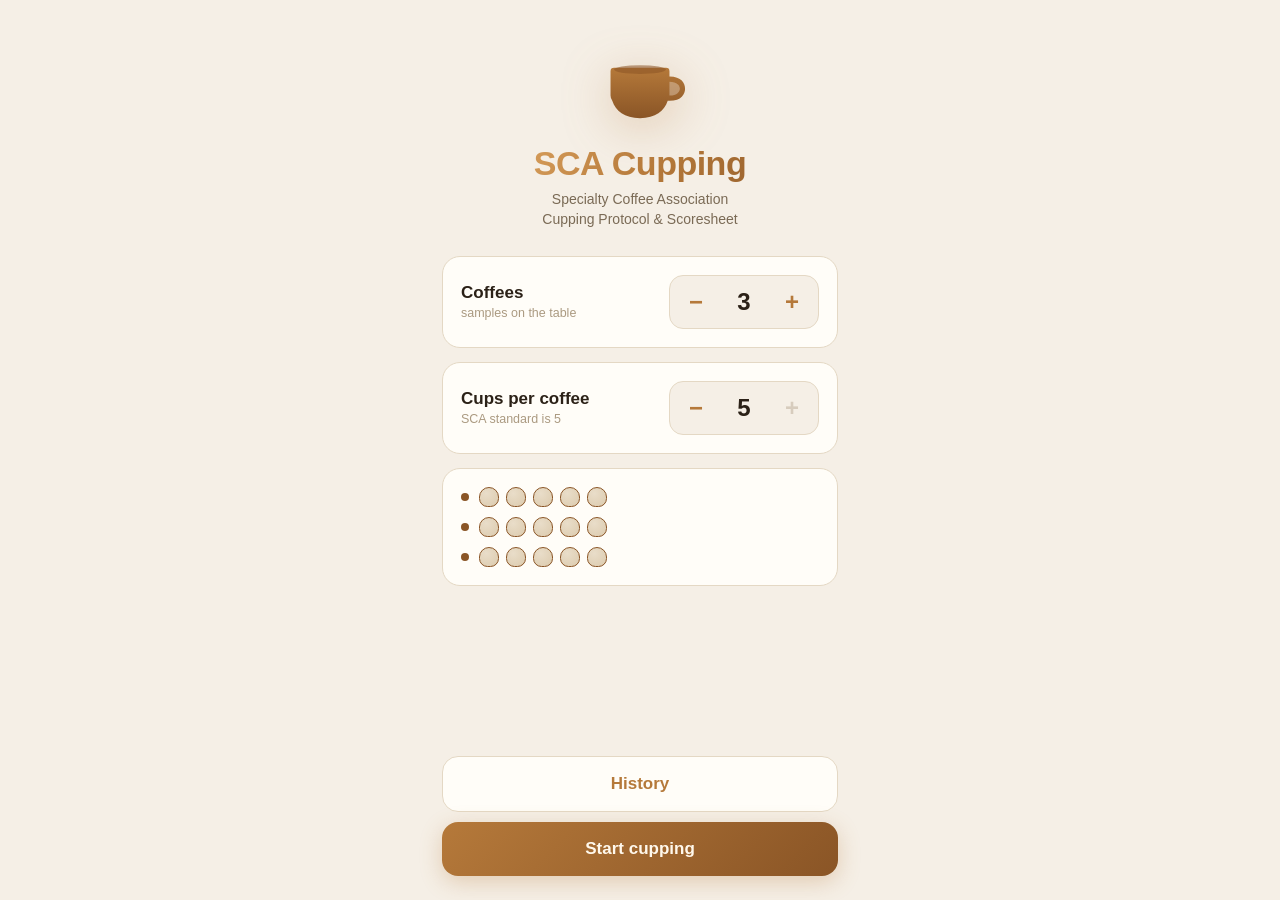
==== commit 848887ae: "Make Crema the standard theme and add roast profile field - Crema (light) is now the fixed theme, se" ====
--- a/index.html
+++ b/index.html
@@ -1,12 +1,12 @@
 <!DOCTYPE html>
-<html lang="en">
+<html lang="en" data-theme="crema">
 <head>
   <meta charset="UTF-8">
   <meta name="viewport" content="width=device-width, initial-scale=1.0, maximum-scale=1.0, user-scalable=no, viewport-fit=cover">
   <meta name="apple-mobile-web-app-capable" content="yes">
-  <meta name="apple-mobile-web-app-status-bar-style" content="black-translucent">
+  <meta name="apple-mobile-web-app-status-bar-style" content="default">
   <meta name="apple-mobile-web-app-title" content="Cupping">
-  <meta name="theme-color" content="#14100d">
+  <meta name="theme-color" content="#f5efe6">
   <title>SCA Cupping</title>
   <link rel="icon" href="data:image/svg+xml,%3Csvg xmlns='http://www.w3.org/2000/svg' viewBox='0 0 100 100'%3E%3Ctext y='.9em' font-size='90'%3E%E2%98%95%EF%B8%8F%3C/text%3E%3C/svg%3E">
   <link rel="manifest" href="manifest.webmanifest">
@@ -61,13 +61,6 @@
             <span class="stepper-value" id="value-cups">5</span>
             <button class="stepper-btn" data-action="inc" aria-label="More cups">+</button>
           </div>
-        </div>
-
-        <div class="setup-card setup-card-column">
-          <div class="setup-card-label">
-            <span class="setup-card-title">Theme</span>
-          </div>
-          <div class="theme-row" id="theme-row"></div>
         </div>
 
         <div class="cups-preview" id="cups-preview" aria-hidden="true"></div>
--- a/styles.css
+++ b/styles.css
@@ -255,38 +255,6 @@
 .stepper-value.bump { animation: bump 0.3s var(--spring); }
 @keyframes bump { 50% { transform: scale(1.25); color: var(--accent); } }
 
-/* ---------- theme picker ---------- */
-
-.theme-row { display: flex; gap: 12px; }
-
-.theme-swatch {
-  flex: 1;
-  display: flex;
-  flex-direction: column;
-  align-items: center;
-  gap: 7px;
-  padding: 4px 0;
-  border-radius: var(--radius-sm);
-  transition: transform 0.18s var(--spring);
-}
-.theme-swatch:active { transform: scale(0.92); }
-
-.theme-swatch-dot {
-  width: 42px;
-  height: 42px;
-  border-radius: 50%;
-  border: 2px solid var(--line);
-  transition: border-color 0.2s, box-shadow 0.2s, transform 0.25s var(--spring);
-}
-.theme-swatch.selected .theme-swatch-dot {
-  border-color: var(--accent);
-  box-shadow: 0 0 0 4px var(--accent-soft);
-  transform: scale(1.08);
-}
-
-.theme-swatch-name { font-size: 11.5px; font-weight: 700; color: var(--text-faint); }
-.theme-swatch.selected .theme-swatch-name { color: var(--accent); }
-
 /* animated table preview */
 .cups-preview {
   display: flex;
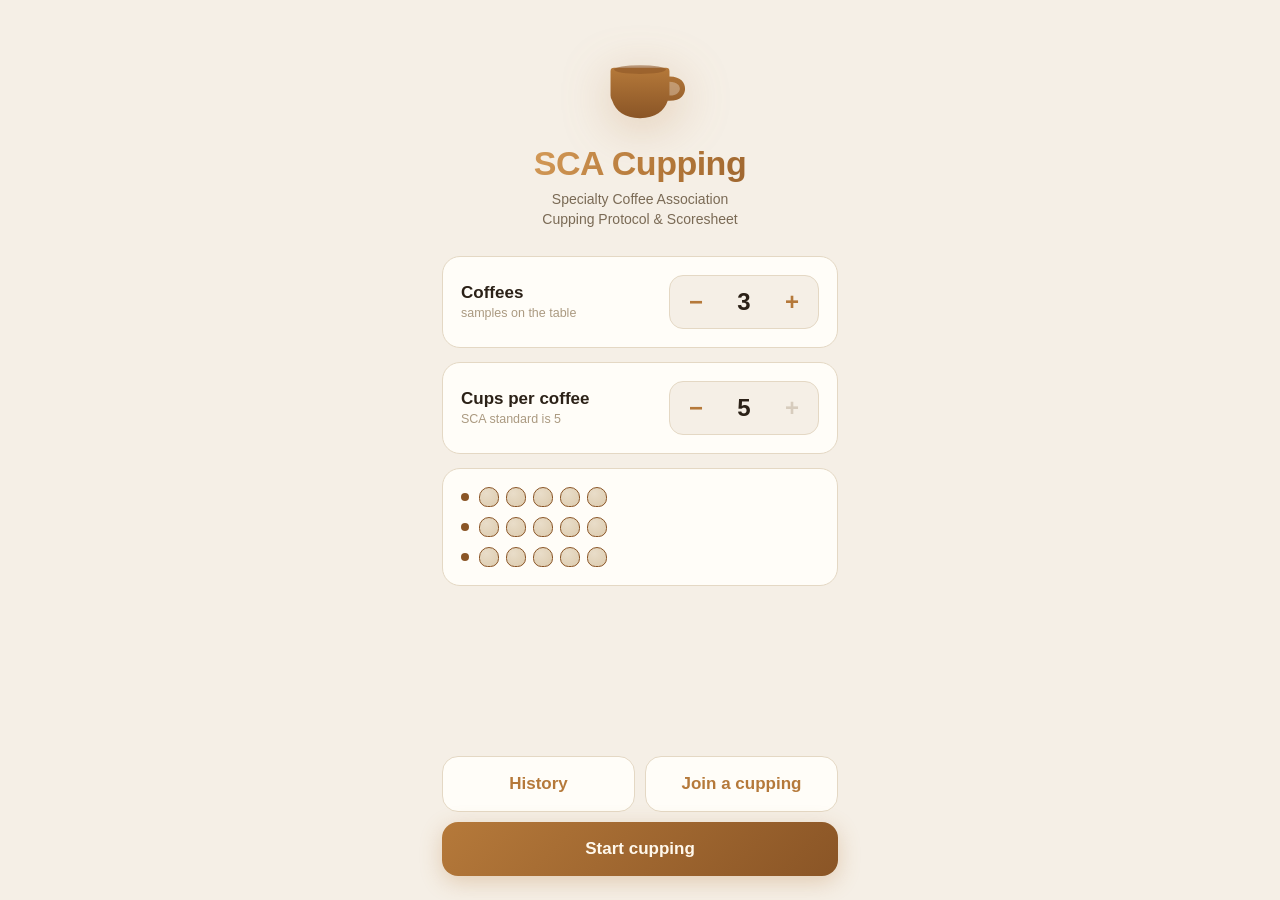
==== commit 8a0c4593: "Add social cupping: session codes, join flow, and team scores Serverless sharing — codes carry the d" ====
--- a/index.html
+++ b/index.html
@@ -67,7 +67,10 @@
       </div>
 
       <div class="setup-actions">
-        <button id="btn-history" class="btn btn-ghost">History</button>
+        <div class="setup-actions-row">
+          <button id="btn-history" class="btn btn-ghost">History</button>
+          <button id="btn-join" class="btn btn-ghost">Join a cupping</button>
+        </div>
         <button id="btn-resume" class="btn btn-ghost hidden">Resume last session</button>
         <button id="btn-start" class="btn btn-primary">Start cupping</button>
       </div>
@@ -81,6 +84,9 @@
         <svg viewBox="0 0 24 24" width="22" height="22"><path d="M15 18l-6-6 6-6" fill="none" stroke="currentColor" stroke-width="2.5" stroke-linecap="round" stroke-linejoin="round"/></svg>
       </button>
       <nav class="coffee-tabs" id="coffee-tabs"></nav>
+      <button id="btn-share-session" class="icon-btn" aria-label="Share cupping code">
+        <svg viewBox="0 0 24 24" width="20" height="20"><path d="M16 8a3 3 0 1 0-2.83-4H13a3 3 0 0 0 .09.73L8.6 7.36a3 3 0 1 0 0 5.28l4.49 2.63A3 3 0 1 0 16 14c-.65 0-1.25.21-1.74.56l-4.35-2.55a3 3 0 0 0 0-2.02l4.35-2.55c.49.35 1.09.56 1.74.56z" fill="currentColor"/></svg>
+      </button>
       <button id="btn-finish" class="finish-btn">Results</button>
     </header>
 
@@ -117,6 +123,7 @@
         <div id="radar-wrap"></div>
         <div class="radar-legend" id="radar-legend"></div>
       </div>
+      <div class="team-card" id="team-card"></div>
       <div class="ranking" id="ranking"></div>
       <button id="btn-new-session" class="btn btn-danger-ghost">Start new session</button>
       <div class="results-footpad"></div>
@@ -180,6 +187,18 @@
     <option value="Heirloom"></option>
   </datalist>
 
+  <div id="modal" class="modal hidden">
+    <div class="modal-sheet">
+      <h3 id="modal-title">Paste code</h3>
+      <p id="modal-hint" class="modal-hint"></p>
+      <textarea id="modal-input" class="modal-input" rows="4" spellcheck="false" autocapitalize="off" autocomplete="off"></textarea>
+      <div class="modal-actions">
+        <button id="modal-cancel" class="btn btn-ghost">Cancel</button>
+        <button id="modal-submit" class="btn btn-primary">Load</button>
+      </div>
+    </div>
+  </div>
+
   <div id="toast" class="toast" role="status"></div>
 
   <script src="app.js"></script>
--- a/styles.css
+++ b/styles.css
@@ -292,6 +292,9 @@
   gap: 10px;
 }
 
+.setup-actions-row { display: flex; gap: 10px; }
+.setup-actions-row .btn { flex: 1; }
+
 /* ---------- buttons ---------- */
 
 .btn {
@@ -1025,6 +1028,130 @@
 .hist-item-right { text-align: right; flex: none; }
 .hist-item-score { font-size: 17px; font-weight: 800; font-variant-numeric: tabular-nums; color: var(--accent); }
 .hist-item-date { font-size: 10.5px; color: var(--text-faint); margin-top: 1px; }
+
+/* ============================================================
+   TEAM SCORES (social cupping)
+   ============================================================ */
+
+.team-card {
+  background: var(--bg-card);
+  border: 1px solid var(--line);
+  border-radius: var(--radius);
+  padding: 16px;
+  margin-bottom: 14px;
+}
+.team-card h3 { font-size: 15px; font-weight: 800; }
+.team-sub { font-size: 12.5px; color: var(--text-faint); margin-top: 3px; margin-bottom: 12px; }
+
+.team-name-row { display: flex; flex-direction: column; gap: 5px; margin-bottom: 10px; }
+
+.team-actions { display: flex; gap: 8px; }
+.team-actions .btn { flex: 1; padding: 13px 8px; font-size: 14px; border-radius: 13px; }
+
+.team-results { margin-top: 14px; display: flex; flex-direction: column; gap: 8px; }
+
+.team-coffee-row {
+  background: var(--bg);
+  border: 1px solid var(--line);
+  border-radius: var(--radius-sm);
+  padding: 11px 13px;
+}
+.team-coffee-top {
+  display: flex;
+  align-items: baseline;
+  justify-content: space-between;
+  gap: 10px;
+}
+.team-coffee-name { font-size: 14px; font-weight: 700; white-space: nowrap; overflow: hidden; text-overflow: ellipsis; }
+.team-coffee-avg { font-size: 17px; font-weight: 800; font-variant-numeric: tabular-nums; color: var(--accent); flex: none; }
+.team-coffee-avg small { font-size: 10px; font-weight: 700; color: var(--text-faint); margin-left: 3px; }
+.team-coffee-cuppers {
+  margin-top: 4px;
+  font-size: 12px;
+  color: var(--text-dim);
+  font-variant-numeric: tabular-nums;
+  line-height: 1.5;
+}
+
+.team-cuppers-row {
+  display: flex;
+  flex-wrap: wrap;
+  gap: 6px;
+  margin-top: 12px;
+}
+.cupper-chip {
+  display: flex;
+  align-items: center;
+  gap: 6px;
+  background: var(--accent-soft);
+  color: var(--accent);
+  font-size: 12.5px;
+  font-weight: 700;
+  padding: 6px 8px 6px 12px;
+  border-radius: 999px;
+}
+.cupper-chip button {
+  width: 18px; height: 18px;
+  border-radius: 50%;
+  display: grid;
+  place-items: center;
+  font-size: 13px;
+  line-height: 1;
+  color: var(--accent);
+  background: transparent;
+}
+.cupper-chip.me { padding-right: 12px; }
+
+/* ============================================================
+   MODAL
+   ============================================================ */
+
+.modal {
+  position: fixed;
+  inset: 0;
+  z-index: 40;
+  display: flex;
+  align-items: flex-end;
+  justify-content: center;
+  background: rgba(0, 0, 0, 0.45);
+  animation: fadeIn 0.25s var(--ease);
+}
+@keyframes fadeIn { from { opacity: 0; } }
+
+.modal-sheet {
+  width: 100%;
+  max-width: 440px;
+  background: var(--bg-card);
+  border: 1px solid var(--line);
+  border-radius: 22px 22px 0 0;
+  padding: 22px 20px calc(var(--sab) + 20px);
+  animation: sheetUp 0.35s var(--spring);
+}
+@keyframes sheetUp { from { transform: translateY(60px); opacity: 0; } }
+
+.modal-sheet h3 { font-size: 17px; font-weight: 800; }
+.modal-hint { font-size: 13px; color: var(--text-dim); line-height: 1.45; margin: 6px 0 12px; }
+
+.modal-input {
+  width: 100%;
+  resize: none;
+  background: var(--bg);
+  border: 1px solid var(--line);
+  border-radius: var(--radius-sm);
+  color: var(--text);
+  padding: 12px 14px;
+  font-family: ui-monospace, SFMono-Regular, Menlo, monospace;
+  font-size: 12.5px;
+  line-height: 1.5;
+  word-break: break-all;
+  outline: none;
+  user-select: text;
+  -webkit-user-select: text;
+}
+.modal-input:focus { border-color: var(--accent-deep); }
+
+.modal-actions { display: flex; gap: 10px; margin-top: 14px; }
+.modal-actions .btn { flex: 1; padding: 14px; font-size: 15px; }
 
 /* toast */
 .toast {
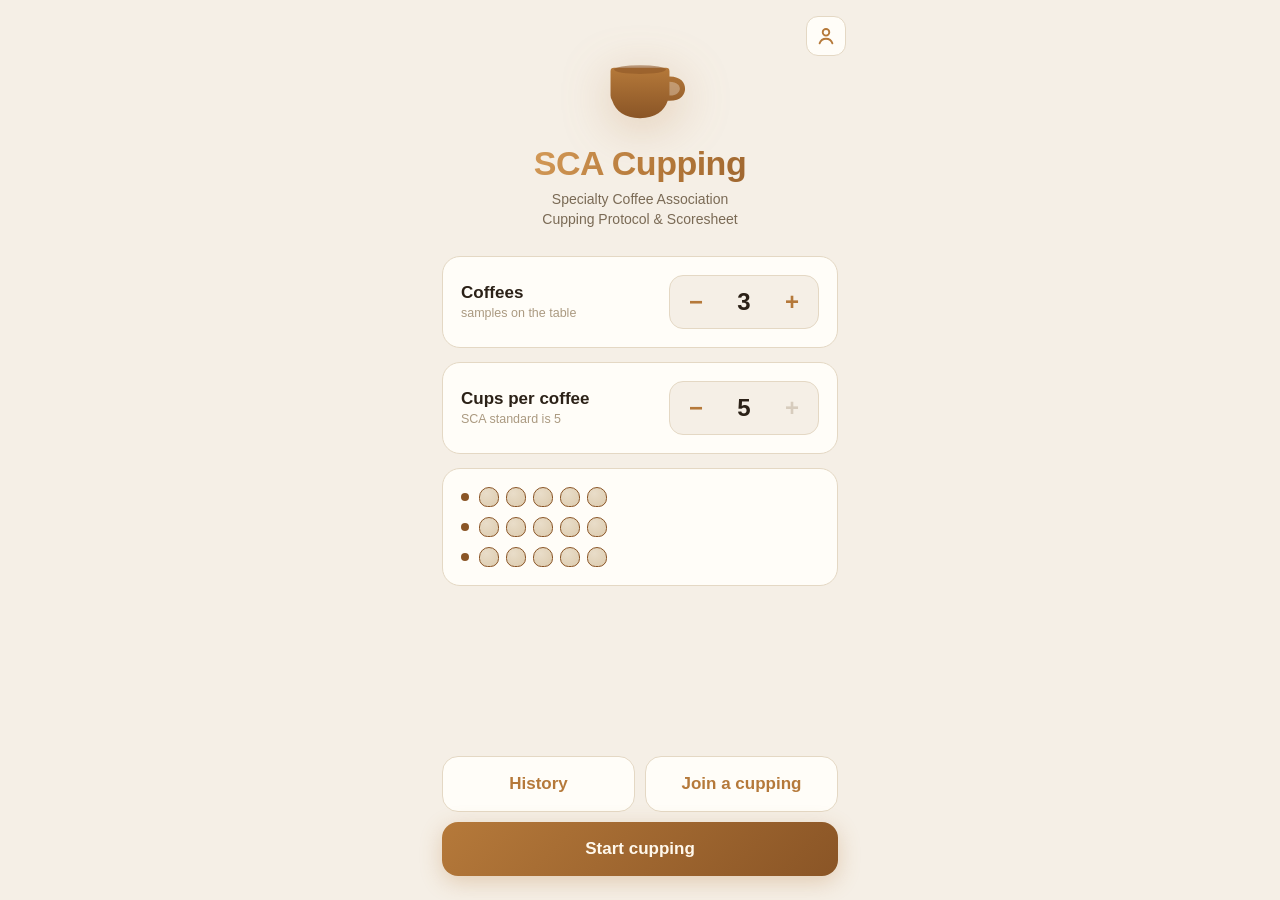
==== commit af923920: "Add Apple/Google sign-in and cloud history sync (Supabase, optional) - Profile button on the setup s" ====
--- a/index.html
+++ b/index.html
@@ -17,6 +17,10 @@
   <!-- ============ SETUP SCREEN ============ -->
   <section id="screen-setup" class="screen active">
     <div class="setup-inner">
+      <button id="btn-account" class="icon-btn account-btn" aria-label="Your profile">
+        <svg viewBox="0 0 24 24" width="22" height="22"><circle cx="12" cy="8" r="3.6" fill="none" stroke="currentColor" stroke-width="2"/><path d="M5 20c1.2-3.4 3.9-5 7-5s5.8 1.6 7 5" fill="none" stroke="currentColor" stroke-width="2" stroke-linecap="round"/></svg>
+        <span class="account-dot hidden" id="account-dot"></span>
+      </button>
       <header class="setup-hero">
         <div class="hero-cup">
           <svg viewBox="0 0 120 120" class="cup-svg" aria-hidden="true">
@@ -187,6 +191,28 @@
     <option value="Heirloom"></option>
   </datalist>
 
+  <div id="account-modal" class="modal hidden">
+    <div class="modal-sheet" id="account-sheet"></div>
+  </div>
+
+  <div id="share-modal" class="modal hidden">
+    <div class="modal-sheet">
+      <h3>Invite cuppers</h3>
+      <div class="share-pin-wrap" id="share-pin-wrap">
+        <span class="detail-label">Live code</span>
+        <div class="share-pin" id="share-pin"></div>
+      </div>
+      <div class="share-qr-wrap">
+        <div class="share-qr" id="share-qr"></div>
+      </div>
+      <p class="modal-hint" id="share-hint">Cuppers can scan the QR with their camera, enter the live code in “Join a cupping”, or open the link you share.</p>
+      <div class="modal-actions">
+        <button id="share-close" class="btn btn-ghost">Done</button>
+        <button id="share-link" class="btn btn-primary">Share link</button>
+      </div>
+    </div>
+  </div>
+
   <div id="modal" class="modal hidden">
     <div class="modal-sheet">
       <h3 id="modal-title">Paste code</h3>
@@ -201,6 +227,7 @@
 
   <div id="toast" class="toast" role="status"></div>
 
+  <script src="qrcode.js"></script>
   <script src="app.js"></script>
 </body>
 </html>
--- a/styles.css
+++ b/styles.css
@@ -167,6 +167,23 @@
   display: flex;
   flex-direction: column;
   padding: calc(var(--sat) + 28px) 22px calc(var(--sab) + 24px);
+  position: relative;
+}
+
+.account-btn {
+  position: absolute;
+  top: calc(var(--sat) + 16px);
+  right: 14px;
+  background: var(--bg-card);
+  border: 1px solid var(--line);
+}
+.account-dot {
+  position: absolute;
+  top: 7px; right: 7px;
+  width: 9px; height: 9px;
+  border-radius: 50%;
+  background: var(--green);
+  border: 2px solid var(--bg-card);
 }
 
 .setup-hero { text-align: center; margin-bottom: 26px; }
@@ -1152,6 +1169,90 @@
 
 .modal-actions { display: flex; gap: 10px; margin-top: 14px; }
 .modal-actions .btn { flex: 1; padding: 14px; font-size: 15px; }
+
+/* account sheet */
+.auth-buttons { display: flex; flex-direction: column; gap: 10px; margin-top: 14px; }
+
+.auth-btn {
+  display: flex;
+  align-items: center;
+  justify-content: center;
+  gap: 10px;
+  padding: 15px;
+  border-radius: 14px;
+  font-size: 16px;
+  font-weight: 700;
+  transition: transform 0.18s var(--spring), filter 0.18s;
+}
+.auth-btn:active { transform: scale(0.97); filter: brightness(1.06); }
+.auth-btn svg { flex: none; }
+
+.auth-apple { background: #000000; color: #ffffff; }
+.auth-google { background: #ffffff; color: #1f1f1f; border: 1px solid #dadce0; }
+
+.account-user {
+  display: flex;
+  align-items: center;
+  gap: 12px;
+  background: var(--bg);
+  border: 1px solid var(--line);
+  border-radius: var(--radius-sm);
+  padding: 13px 15px;
+  margin-top: 12px;
+}
+.account-avatar {
+  width: 40px; height: 40px;
+  flex: none;
+  border-radius: 50%;
+  background: var(--accent-soft);
+  color: var(--accent);
+  display: grid;
+  place-items: center;
+  font-weight: 800;
+  font-size: 17px;
+  overflow: hidden;
+}
+.account-avatar img { width: 100%; height: 100%; object-fit: cover; }
+.account-user-info { min-width: 0; }
+.account-user-name { font-size: 15px; font-weight: 700; white-space: nowrap; overflow: hidden; text-overflow: ellipsis; }
+.account-user-mail { font-size: 12.5px; color: var(--text-faint); white-space: nowrap; overflow: hidden; text-overflow: ellipsis; }
+
+.account-status {
+  margin-top: 10px;
+  font-size: 13px;
+  color: var(--text-dim);
+  text-align: center;
+  min-height: 17px;
+}
+
+/* invite sheet: live PIN + QR */
+.share-pin-wrap {
+  text-align: center;
+  margin: 12px 0 4px;
+  display: flex;
+  flex-direction: column;
+  gap: 4px;
+  min-height: 58px;
+}
+.share-pin {
+  font-size: 40px;
+  font-weight: 800;
+  letter-spacing: 0.35em;
+  text-indent: 0.35em; /* balance the last letter-space */
+  color: var(--accent);
+  font-variant-numeric: tabular-nums;
+}
+.share-pin.pending { font-size: 14px; font-weight: 600; letter-spacing: 0; text-indent: 0; color: var(--text-faint); padding: 12px 0; }
+
+.share-qr-wrap { display: flex; justify-content: center; margin: 12px 0 4px; }
+.share-qr {
+  background: #ffffff;
+  border-radius: 14px;
+  padding: 12px;
+  line-height: 0;
+  border: 1px solid var(--line);
+}
+.share-qr svg { width: 190px; height: 190px; display: block; }
 
 /* toast */
 .toast {
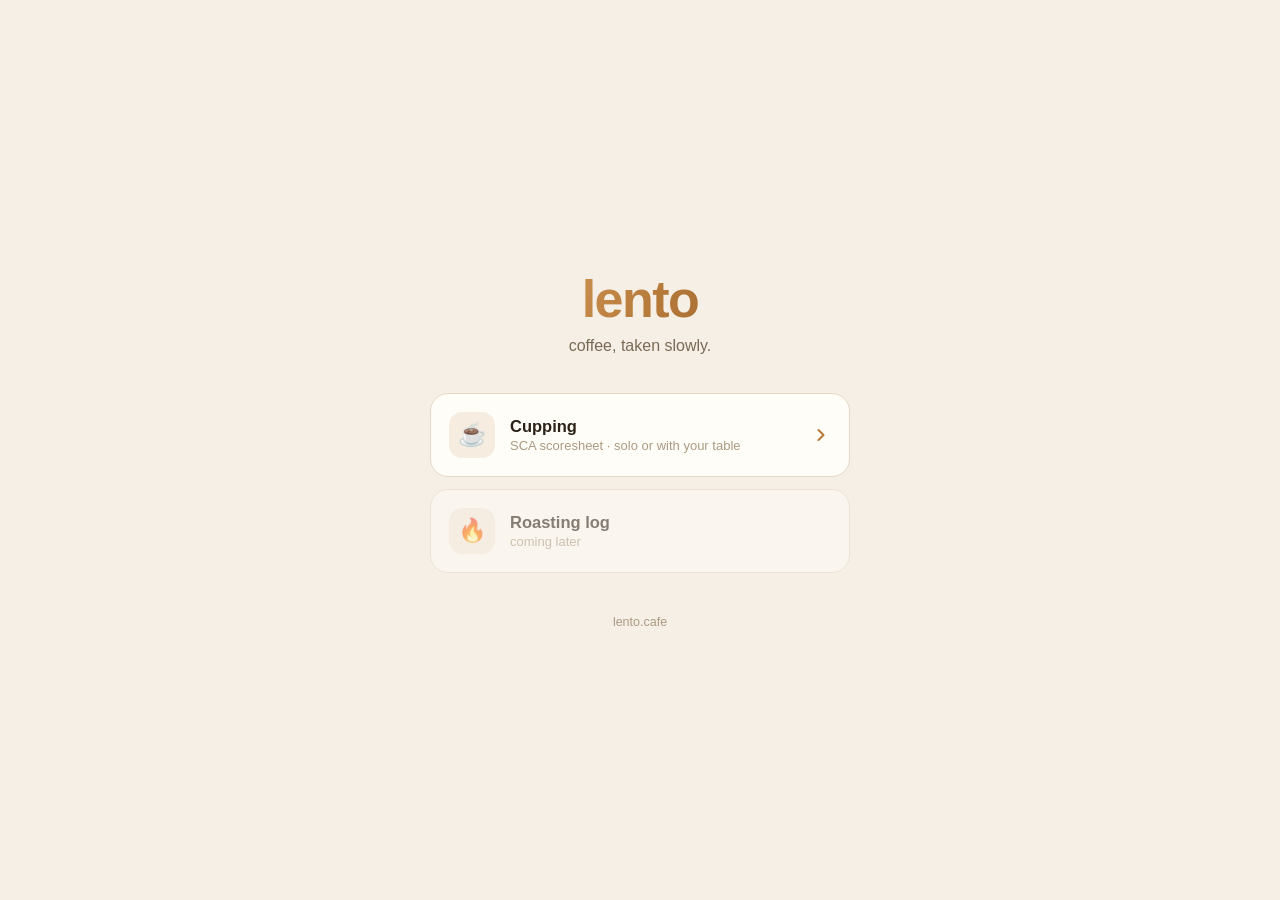
==== commit 3c7b0289: "Restructure for lento.cafe: app under /cupping/, landing page at root - Move the app (index.html, st" ====
--- a/index.html
+++ b/index.html
@@ -1,233 +1,104 @@
 <!DOCTYPE html>
-<html lang="en" data-theme="crema">
+<html lang="en">
 <head>
   <meta charset="UTF-8">
-  <meta name="viewport" content="width=device-width, initial-scale=1.0, maximum-scale=1.0, user-scalable=no, viewport-fit=cover">
-  <meta name="apple-mobile-web-app-capable" content="yes">
-  <meta name="apple-mobile-web-app-status-bar-style" content="default">
-  <meta name="apple-mobile-web-app-title" content="Cupping">
+  <meta name="viewport" content="width=device-width, initial-scale=1.0, viewport-fit=cover">
   <meta name="theme-color" content="#f5efe6">
-  <title>SCA Cupping</title>
+  <title>lento.cafe</title>
+  <meta name="description" content="lento — coffee, taken slowly. Tools for people who cup, roast, and care.">
   <link rel="icon" href="data:image/svg+xml,%3Csvg xmlns='http://www.w3.org/2000/svg' viewBox='0 0 100 100'%3E%3Ctext y='.9em' font-size='90'%3E%E2%98%95%EF%B8%8F%3C/text%3E%3C/svg%3E">
-  <link rel="manifest" href="manifest.webmanifest">
-  <link rel="stylesheet" href="styles.css">
+  <style>
+    :root {
+      --bg: #f5efe6;
+      --bg-card: #fffdf8;
+      --line: #e4d8c4;
+      --text: #2b2117;
+      --text-dim: #7a6a55;
+      --text-faint: #ab9a81;
+      --accent: #b5793a;
+      --accent-deep: #8a5526;
+      --accent-soft: rgba(181, 121, 58, 0.13);
+      --spring: cubic-bezier(0.32, 1.4, 0.45, 1);
+    }
+    * { margin: 0; padding: 0; box-sizing: border-box; }
+    body {
+      min-height: 100dvh;
+      display: flex;
+      align-items: center;
+      justify-content: center;
+      background: var(--bg);
+      color: var(--text);
+      font-family: -apple-system, BlinkMacSystemFont, "SF Pro Text", "Segoe UI", Roboto, sans-serif;
+      -webkit-font-smoothing: antialiased;
+      padding: 32px 22px;
+    }
+    .wrap { width: 100%; max-width: 420px; text-align: center; }
+    .mark {
+      font-size: 52px;
+      font-weight: 800;
+      letter-spacing: -1.5px;
+      background: linear-gradient(120deg, #e8b06b, var(--accent) 55%, var(--accent-deep));
+      -webkit-background-clip: text;
+      background-clip: text;
+      -webkit-text-fill-color: transparent;
+      line-height: 1.1;
+    }
+    .tagline { margin-top: 8px; color: var(--text-dim); font-size: 16px; }
+    .cards { margin-top: 38px; display: flex; flex-direction: column; gap: 12px; text-align: left; }
+    .card {
+      display: flex;
+      align-items: center;
+      gap: 15px;
+      background: var(--bg-card);
+      border: 1px solid var(--line);
+      border-radius: 18px;
+      padding: 18px;
+      text-decoration: none;
+      color: inherit;
+      transition: transform 0.2s var(--spring), box-shadow 0.2s;
+    }
+    .card:hover { transform: translateY(-2px); box-shadow: 0 10px 28px rgba(95, 65, 25, 0.12); }
+    .card:active { transform: scale(0.98); }
+    .card-icon {
+      width: 46px; height: 46px;
+      flex: none;
+      border-radius: 13px;
+      background: var(--accent-soft);
+      display: grid;
+      place-items: center;
+      font-size: 23px;
+    }
+    .card-title { font-size: 16.5px; font-weight: 700; }
+    .card-sub { font-size: 13px; color: var(--text-faint); margin-top: 2px; }
+    .card-arrow { margin-left: auto; color: var(--accent); flex: none; }
+    .soon { opacity: 0.55; pointer-events: none; }
+    footer { margin-top: 42px; font-size: 12.5px; color: var(--text-faint); }
+  </style>
 </head>
 <body>
+  <main class="wrap">
+    <h1 class="mark">lento</h1>
+    <p class="tagline">coffee, taken slowly.</p>
 
-  <!-- ============ SETUP SCREEN ============ -->
-  <section id="screen-setup" class="screen active">
-    <div class="setup-inner">
-      <button id="btn-account" class="icon-btn account-btn" aria-label="Your profile">
-        <svg viewBox="0 0 24 24" width="22" height="22"><circle cx="12" cy="8" r="3.6" fill="none" stroke="currentColor" stroke-width="2"/><path d="M5 20c1.2-3.4 3.9-5 7-5s5.8 1.6 7 5" fill="none" stroke="currentColor" stroke-width="2" stroke-linecap="round"/></svg>
-        <span class="account-dot hidden" id="account-dot"></span>
-      </button>
-      <header class="setup-hero">
-        <div class="hero-cup">
-          <svg viewBox="0 0 120 120" class="cup-svg" aria-hidden="true">
-            <defs>
-              <linearGradient id="cupGrad" x1="0" y1="0" x2="0" y2="1">
-                <stop offset="0" stop-color="var(--accent)"/>
-                <stop offset="1" stop-color="var(--accent-deep)"/>
-              </linearGradient>
-            </defs>
-            <path class="steam steam-1" d="M48 30 C44 22, 52 18, 48 10" fill="none"/>
-            <path class="steam steam-2" d="M60 28 C56 20, 64 16, 60 8" fill="none"/>
-            <path class="steam steam-3" d="M72 30 C68 22, 76 18, 72 10" fill="none"/>
-            <path d="M30 46 h60 a4 4 0 0 1 4 4 v6 c14 0 18 8 18 14 s-4 14-18 14 h-2 c-4 12-14 20-32 20 s-28-8-32-20 a10 10 0 0 1 -2 -6 V50 a4 4 0 0 1 4-4z" fill="url(#cupGrad)"/>
-            <path d="M94 62 c9 0 12 5 12 8 s-3 8-12 8 z" fill="var(--bg)" opacity=".35"/>
-            <ellipse cx="60" cy="48" rx="30" ry="5" fill="var(--accent-deep)" opacity=".55"/>
-          </svg>
-        </div>
-        <h1>SCA Cupping</h1>
-        <p class="subtitle">Specialty Coffee Association<br>Cupping Protocol &amp; Scoresheet</p>
-      </header>
-
-      <div class="setup-cards">
-        <div class="setup-card">
-          <div class="setup-card-label">
-            <span class="setup-card-title">Coffees</span>
-            <span class="setup-card-hint">samples on the table</span>
-          </div>
-          <div class="stepper" id="stepper-coffees">
-            <button class="stepper-btn" data-action="dec" aria-label="Fewer coffees">−</button>
-            <span class="stepper-value" id="value-coffees">3</span>
-            <button class="stepper-btn" data-action="inc" aria-label="More coffees">+</button>
-          </div>
-        </div>
-
-        <div class="setup-card">
-          <div class="setup-card-label">
-            <span class="setup-card-title">Cups per coffee</span>
-            <span class="setup-card-hint">SCA standard is 5</span>
-          </div>
-          <div class="stepper" id="stepper-cups">
-            <button class="stepper-btn" data-action="dec" aria-label="Fewer cups">−</button>
-            <span class="stepper-value" id="value-cups">5</span>
-            <button class="stepper-btn" data-action="inc" aria-label="More cups">+</button>
-          </div>
-        </div>
-
-        <div class="cups-preview" id="cups-preview" aria-hidden="true"></div>
-      </div>
-
-      <div class="setup-actions">
-        <div class="setup-actions-row">
-          <button id="btn-history" class="btn btn-ghost">History</button>
-          <button id="btn-join" class="btn btn-ghost">Join a cupping</button>
-        </div>
-        <button id="btn-resume" class="btn btn-ghost hidden">Resume last session</button>
-        <button id="btn-start" class="btn btn-primary">Start cupping</button>
+    <div class="cards">
+      <a class="card" href="/cupping/">
+        <span class="card-icon">☕️</span>
+        <span>
+          <span class="card-title">Cupping</span>
+          <span class="card-sub" style="display:block">SCA scoresheet · solo or with your table</span>
+        </span>
+        <svg class="card-arrow" viewBox="0 0 24 24" width="20" height="20"><path d="M9 6l6 6-6 6" fill="none" stroke="currentColor" stroke-width="2.5" stroke-linecap="round" stroke-linejoin="round"/></svg>
+      </a>
+      <div class="card soon">
+        <span class="card-icon">🔥</span>
+        <span>
+          <span class="card-title">Roasting log</span>
+          <span class="card-sub" style="display:block">coming later</span>
+        </span>
       </div>
     </div>
-  </section>
 
-  <!-- ============ CUPPING SCREEN ============ -->
-  <section id="screen-cupping" class="screen">
-    <header class="cupping-header">
-      <button id="btn-back-setup" class="icon-btn" aria-label="Back to setup">
-        <svg viewBox="0 0 24 24" width="22" height="22"><path d="M15 18l-6-6 6-6" fill="none" stroke="currentColor" stroke-width="2.5" stroke-linecap="round" stroke-linejoin="round"/></svg>
-      </button>
-      <nav class="coffee-tabs" id="coffee-tabs"></nav>
-      <button id="btn-share-session" class="icon-btn" aria-label="Share cupping code">
-        <svg viewBox="0 0 24 24" width="20" height="20"><path d="M16 8a3 3 0 1 0-2.83-4H13a3 3 0 0 0 .09.73L8.6 7.36a3 3 0 1 0 0 5.28l4.49 2.63A3 3 0 1 0 16 14c-.65 0-1.25.21-1.74.56l-4.35-2.55a3 3 0 0 0 0-2.02l4.35-2.55c.49.35 1.09.56 1.74.56z" fill="currentColor"/></svg>
-      </button>
-      <button id="btn-finish" class="finish-btn">Results</button>
-    </header>
-
-    <div class="panels" id="panels"></div>
-
-    <footer class="scorebar" id="scorebar">
-      <div class="scorebar-info">
-        <span class="scorebar-label" id="scorebar-name">Coffee 1</span>
-        <span class="scorebar-grade" id="scorebar-grade">Excellent</span>
-      </div>
-      <div class="scorebar-score">
-        <span id="scorebar-value">82.50</span>
-        <span class="scorebar-max">/100</span>
-      </div>
-    </footer>
-  </section>
-
-  <!-- ============ RESULTS SCREEN ============ -->
-  <section id="screen-results" class="screen">
-    <header class="results-header">
-      <button id="btn-back-cupping" class="icon-btn" aria-label="Back to cupping">
-        <svg viewBox="0 0 24 24" width="22" height="22"><path d="M15 18l-6-6 6-6" fill="none" stroke="currentColor" stroke-width="2.5" stroke-linecap="round" stroke-linejoin="round"/></svg>
-      </button>
-      <h2>Results</h2>
-      <button id="btn-share" class="icon-btn" aria-label="Share results">
-        <svg viewBox="0 0 24 24" width="22" height="22"><path d="M12 3v13M7 8l5-5 5 5M5 13v6a2 2 0 0 0 2 2h10a2 2 0 0 0 2-2v-6" fill="none" stroke="currentColor" stroke-width="2" stroke-linecap="round" stroke-linejoin="round"/></svg>
-      </button>
-    </header>
-
-    <div class="results-scroll">
-      <div class="podium" id="podium"></div>
-      <div class="radar-card">
-        <h3>Sensory profile</h3>
-        <div id="radar-wrap"></div>
-        <div class="radar-legend" id="radar-legend"></div>
-      </div>
-      <div class="team-card" id="team-card"></div>
-      <div class="ranking" id="ranking"></div>
-      <button id="btn-new-session" class="btn btn-danger-ghost">Start new session</button>
-      <div class="results-footpad"></div>
-    </div>
-  </section>
-
-  <!-- ============ HISTORY SCREEN ============ -->
-  <section id="screen-history" class="screen">
-    <header class="results-header">
-      <button id="btn-back-history" class="icon-btn" aria-label="Back to setup">
-        <svg viewBox="0 0 24 24" width="22" height="22"><path d="M15 18l-6-6 6-6" fill="none" stroke="currentColor" stroke-width="2.5" stroke-linecap="round" stroke-linejoin="round"/></svg>
-      </button>
-      <h2>History</h2>
-      <span class="icon-btn" aria-hidden="true"></span>
-    </header>
-
-    <div class="results-scroll" id="history-scroll">
-      <div class="history-empty hidden" id="history-empty">
-        <div class="history-empty-icon">☕️</div>
-        <p>No cuppings yet.<br>Finish a session and it will be archived here automatically.</p>
-      </div>
-
-      <div id="history-content">
-        <div class="stats-row" id="stats-row"></div>
-
-        <div class="hist-section">
-          <h3 class="hist-title">Average score by</h3>
-          <div class="seg" id="dim-seg"></div>
-          <div class="group-list" id="group-list"></div>
-        </div>
-
-        <div class="hist-section">
-          <h3 class="hist-title">Recent coffees</h3>
-          <div class="hist-list" id="hist-list"></div>
-        </div>
-
-        <button id="btn-clear-history" class="btn btn-danger-ghost">Clear history</button>
-      </div>
-      <div class="results-footpad"></div>
-    </div>
-  </section>
-
-  <datalist id="process-list">
-    <option value="Washed"></option>
-    <option value="Natural"></option>
-    <option value="Honey"></option>
-    <option value="Anaerobic"></option>
-    <option value="Carbonic Maceration"></option>
-    <option value="Wet-Hulled"></option>
-  </datalist>
-  <datalist id="variety-list">
-    <option value="Typica"></option>
-    <option value="Bourbon"></option>
-    <option value="Caturra"></option>
-    <option value="Catuaí"></option>
-    <option value="Geisha"></option>
-    <option value="SL28"></option>
-    <option value="SL34"></option>
-    <option value="Pacamara"></option>
-    <option value="Castillo"></option>
-    <option value="Heirloom"></option>
-  </datalist>
-
-  <div id="account-modal" class="modal hidden">
-    <div class="modal-sheet" id="account-sheet"></div>
-  </div>
-
-  <div id="share-modal" class="modal hidden">
-    <div class="modal-sheet">
-      <h3>Invite cuppers</h3>
-      <div class="share-pin-wrap" id="share-pin-wrap">
-        <span class="detail-label">Live code</span>
-        <div class="share-pin" id="share-pin"></div>
-      </div>
-      <div class="share-qr-wrap">
-        <div class="share-qr" id="share-qr"></div>
-      </div>
-      <p class="modal-hint" id="share-hint">Cuppers can scan the QR with their camera, enter the live code in “Join a cupping”, or open the link you share.</p>
-      <div class="modal-actions">
-        <button id="share-close" class="btn btn-ghost">Done</button>
-        <button id="share-link" class="btn btn-primary">Share link</button>
-      </div>
-    </div>
-  </div>
-
-  <div id="modal" class="modal hidden">
-    <div class="modal-sheet">
-      <h3 id="modal-title">Paste code</h3>
-      <p id="modal-hint" class="modal-hint"></p>
-      <textarea id="modal-input" class="modal-input" rows="4" spellcheck="false" autocapitalize="off" autocomplete="off"></textarea>
-      <div class="modal-actions">
-        <button id="modal-cancel" class="btn btn-ghost">Cancel</button>
-        <button id="modal-submit" class="btn btn-primary">Load</button>
-      </div>
-    </div>
-  </div>
-
-  <div id="toast" class="toast" role="status"></div>
-
-  <script src="qrcode.js"></script>
-  <script src="app.js"></script>
+    <footer>lento.cafe</footer>
+  </main>
 </body>
 </html>
